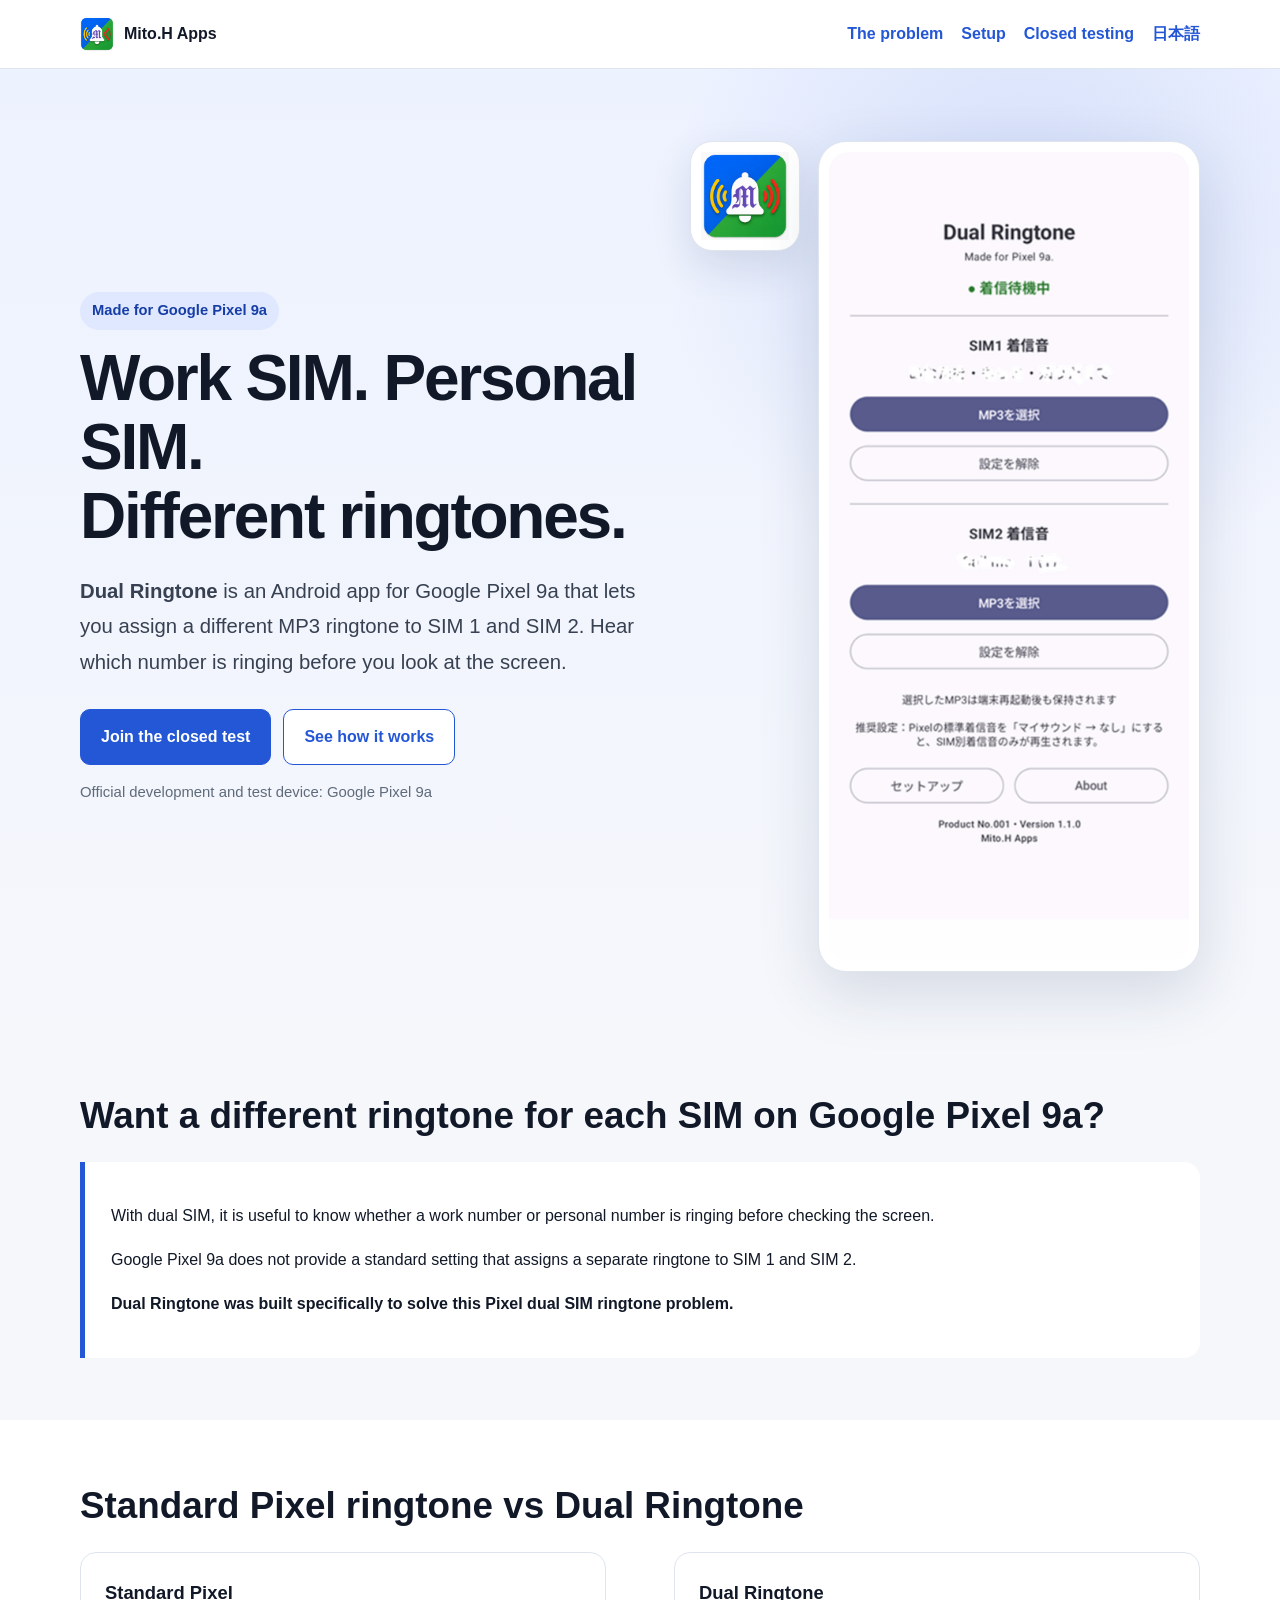
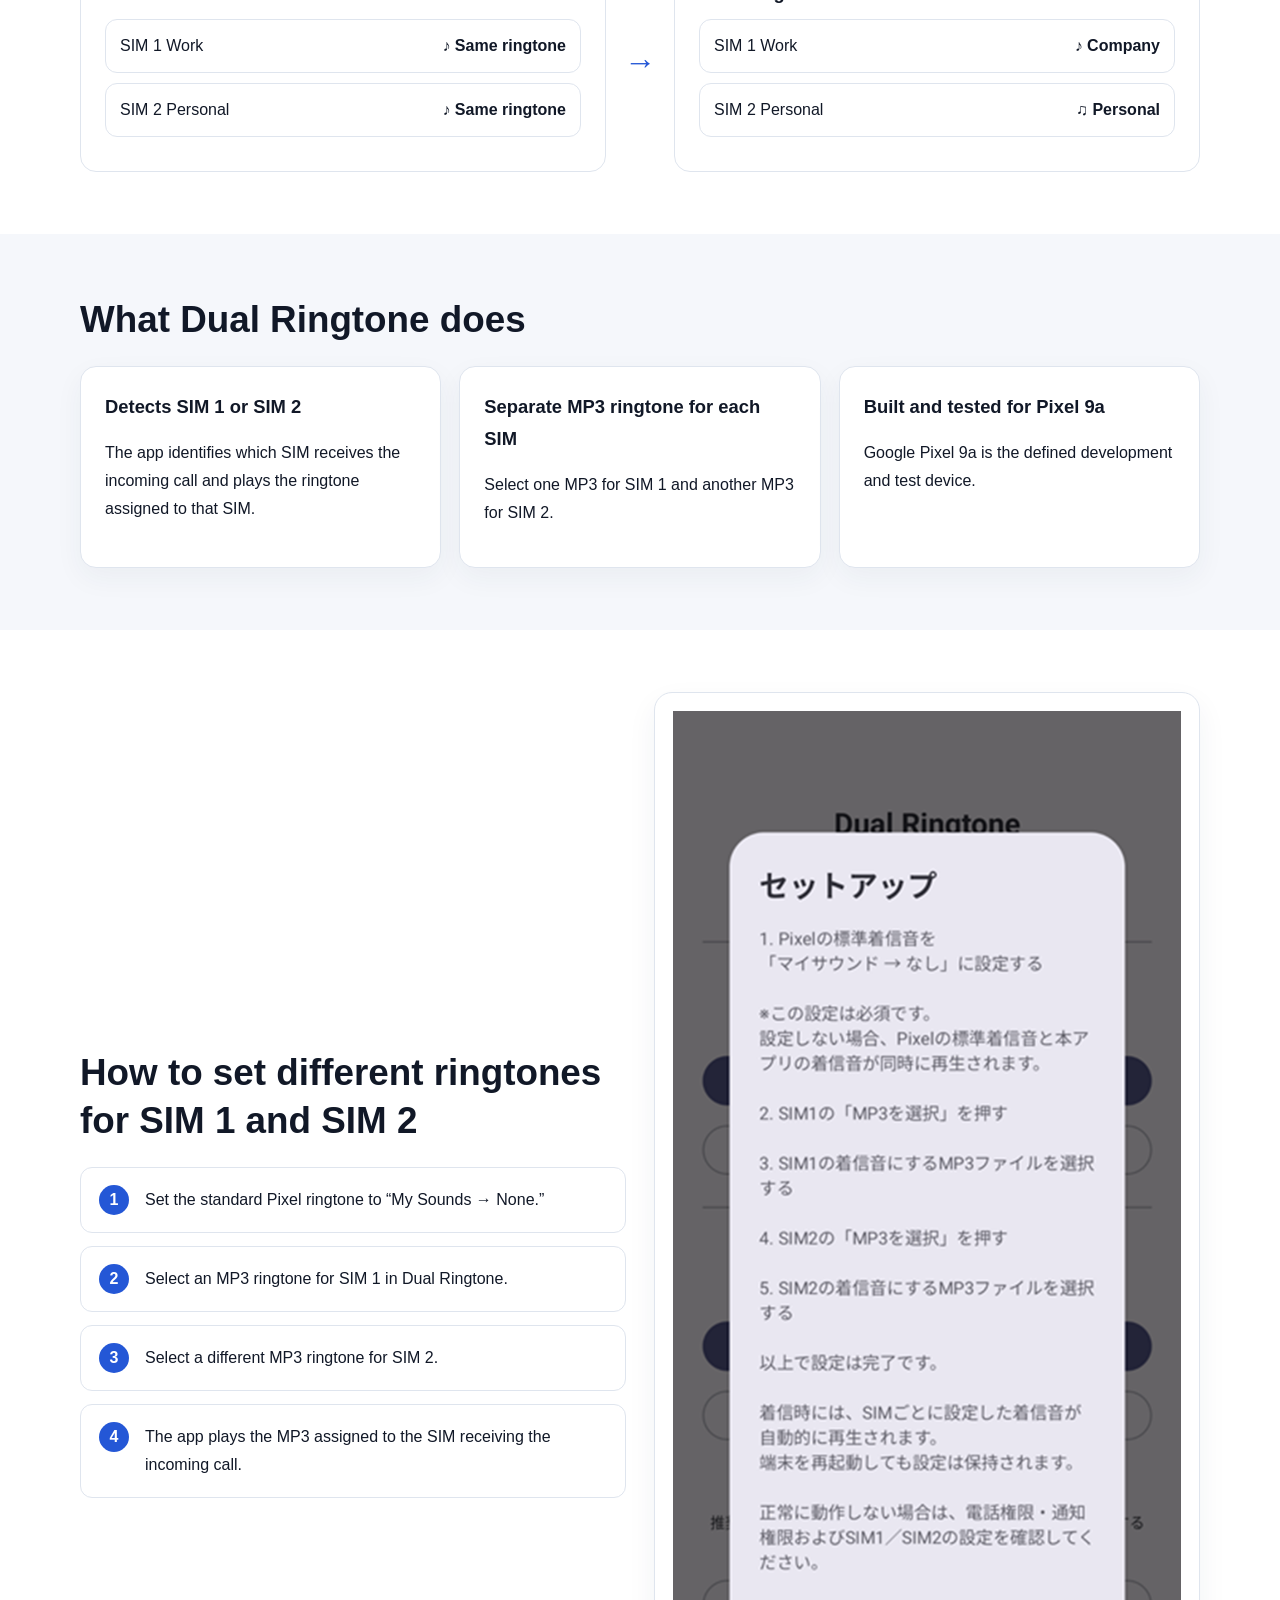
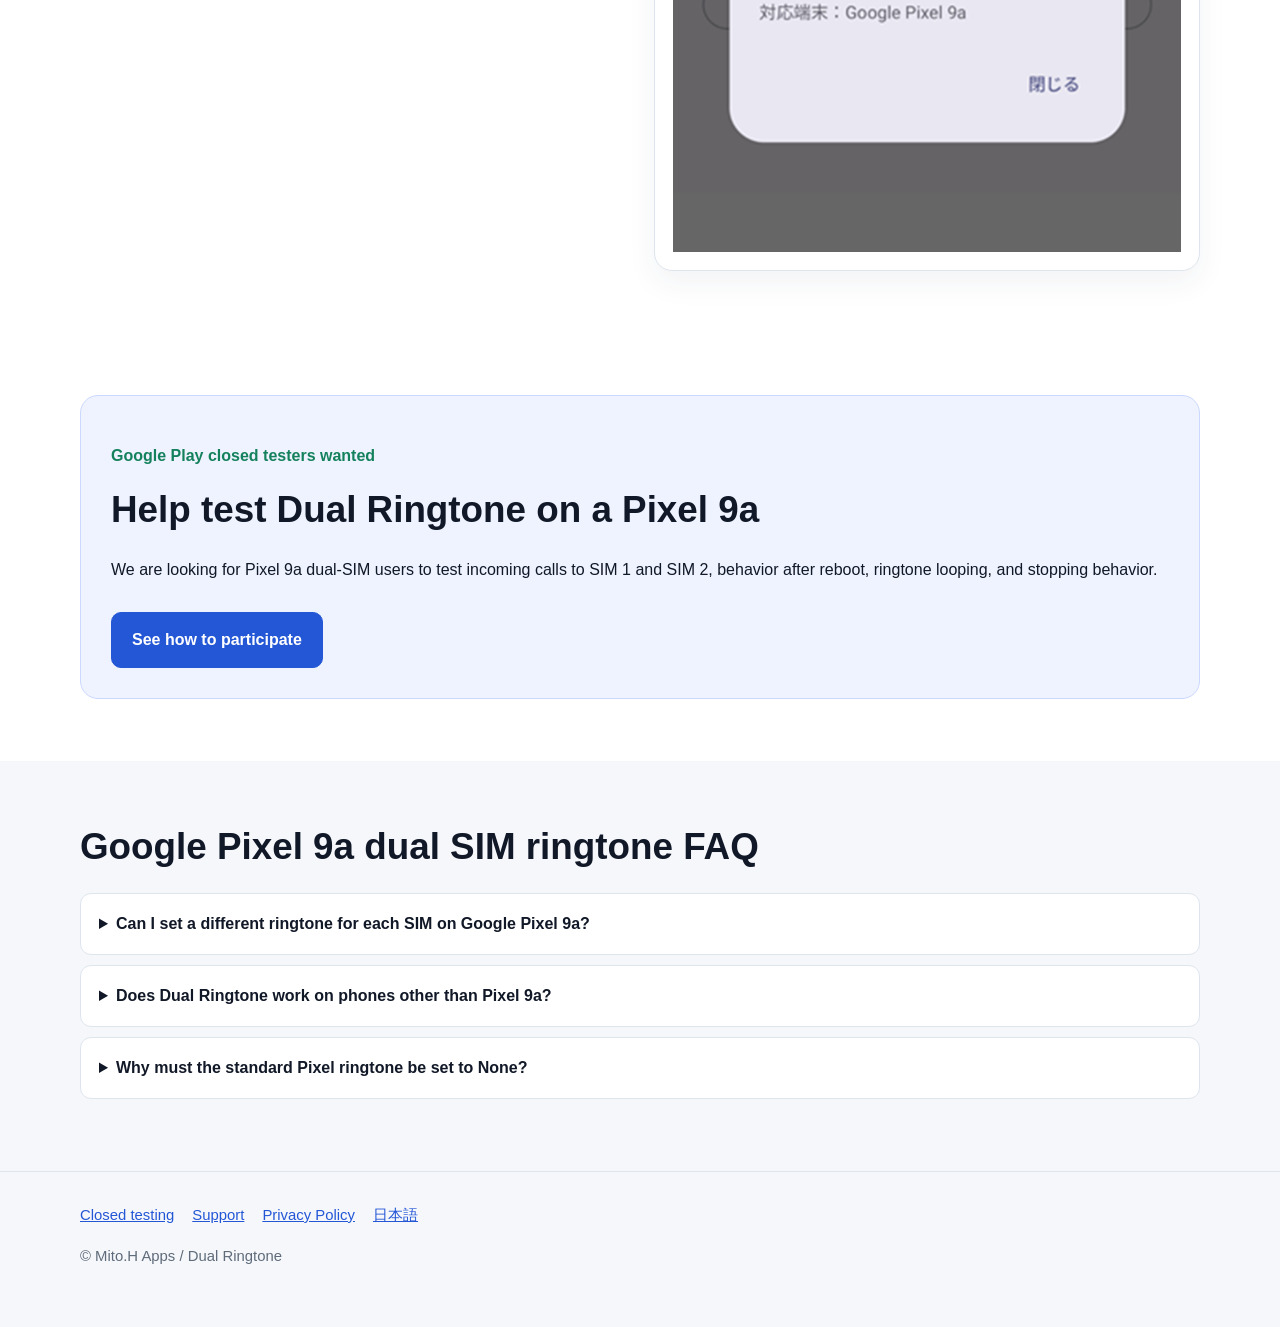
==== en/index.html @ 8f0da399 "Update English pages and closed tester recruitment" ====
<!doctype html>
<html lang="en">
<head>
<meta charset="utf-8">
<meta name="viewport" content="width=device-width,initial-scale=1">

<title>Google Pixel 9a Dual SIM Ringtone | Different Ringtones for Each SIM</title>

<meta name="description" content="Want different ringtones for SIM 1 and SIM 2 on Google Pixel 9a? Dual Ringtone detects the receiving SIM and plays a separate MP3 ringtone for each SIM. Closed testers wanted.">

<meta name="robots" content="index,follow,max-image-preview:large">

<link rel="canonical" href="https://mailmito0216-afk.github.io/mitohapps/en/">
<link rel="alternate" hreflang="ja" href="https://mailmito0216-afk.github.io/mitohapps/">
<link rel="alternate" hreflang="en" href="https://mailmito0216-afk.github.io/mitohapps/en/">
<link rel="alternate" hreflang="x-default" href="https://mailmito0216-afk.github.io/mitohapps/en/">

<link rel="stylesheet" href="../style.css">

<meta property="og:type" content="website">
<meta property="og:title" content="Different Ringtones for Each SIM on Google Pixel 9a">
<meta property="og:description" content="Set a separate MP3 ringtone for SIM 1 and SIM 2 on Google Pixel 9a. Closed testers wanted.">
<meta property="og:url" content="https://mailmito0216-afk.github.io/mitohapps/en/">
<meta property="og:image" content="https://mailmito0216-afk.github.io/mitohapps/assets/icon.png">

<script type="application/ld+json">
{
  "@context":"https://schema.org",
  "@graph":[
    {
      "@type":"SoftwareApplication",
      "name":"Dual Ringtone",
      "applicationCategory":"UtilitiesApplication",
      "operatingSystem":"Android",
      "description":"An Android app for Google Pixel 9a that detects which SIM receives an incoming call and plays a separate MP3 ringtone for SIM 1 or SIM 2.",
      "url":"https://mailmito0216-afk.github.io/mitohapps/en/",
      "author":{"@type":"Organization","name":"Mito.H Apps"}
    },
    {
      "@type":"FAQPage",
      "mainEntity":[
        {
          "@type":"Question",
          "name":"Can I set a different ringtone for each SIM on Google Pixel 9a?",
          "acceptedAnswer":{"@type":"Answer","text":"Yes. Dual Ringtone lets you select a different MP3 ringtone for SIM 1 and SIM 2 on Google Pixel 9a."}
        },
        {
          "@type":"Question",
          "name":"Does Dual Ringtone work on phones other than Pixel 9a?",
          "acceptedAnswer":{"@type":"Answer","text":"Google Pixel 9a is currently the officially supported and tested device."}
        },
        {
          "@type":"Question",
          "name":"Why must the standard Pixel ringtone be set to None?",
          "acceptedAnswer":{"@type":"Answer","text":"This prevents the standard Pixel ringtone and the Dual Ringtone MP3 from playing at the same time."}
        }
      ]
    }
  ]
}
</script>
</head>

<body>

<header class="header">
<div class="wrap header-inner">
<a class="brand" href="./"><img src="../assets/icon.png" alt="Dual Ringtone icon">Mito.H Apps</a>
<nav class="nav">
<a href="#problem">The problem</a>
<a href="#how">Setup</a>
<a href="tester.html">Closed testing</a>
<a class="lang" href="../" lang="ja">日本語</a>
</nav>
</div>
</header>

<main>

<section class="hero">
<div class="wrap hero-grid">

<div>
<p class="kicker">Made for Google Pixel 9a</p>

<h1>Work SIM. Personal SIM.<br>Different ringtones.</h1>

<p class="lead">
<strong>Dual Ringtone</strong> is an Android app for Google Pixel 9a that lets you assign a different MP3 ringtone to SIM 1 and SIM 2.
Hear which number is ringing before you look at the screen.
</p>

<div class="actions">
<a class="btn primary" href="tester.html">Join the closed test</a>
<a class="btn secondary" href="#problem">See how it works</a>
</div>

<p class="small">Official development and test device: Google Pixel 9a</p>
</div>

<div class="hero-media">
<div class="icon-card"><img src="../assets/icon.png" alt="Dual Ringtone app icon"></div>
<div class="phone-shot">
<img src="../assets/app-main-ja.png" alt="Dual Ringtone main screen showing separate ringtone settings for SIM 1 and SIM 2 on Google Pixel 9a">
</div>
</div>

</div>
</section>


<section class="section" id="problem">
<div class="wrap">

<h2>Want a different ringtone for each SIM on Google Pixel 9a?</h2>

<div class="problem">
<p>
With dual SIM, it is useful to know whether a work number or personal number is ringing before checking the screen.
</p>

<p>
Google Pixel 9a does not provide a standard setting that assigns a separate ringtone to SIM 1 and SIM 2.
</p>

<p>
<strong>Dual Ringtone was built specifically to solve this Pixel dual SIM ringtone problem.</strong>
</p>
</div>

</div>
</section>


<section class="section white">
<div class="wrap">

<h2>Standard Pixel ringtone vs Dual Ringtone</h2>

<div class="compare">

<div class="compare-box">
<h3>Standard Pixel</h3>
<div class="sim-pill"><span>SIM 1 Work</span><strong>♪ Same ringtone</strong></div>
<div class="sim-pill"><span>SIM 2 Personal</span><strong>♪ Same ringtone</strong></div>
</div>

<div class="arrow">→</div>

<div class="compare-box">
<h3>Dual Ringtone</h3>
<div class="sim-pill"><span>SIM 1 Work</span><strong>♪ Company</strong></div>
<div class="sim-pill"><span>SIM 2 Personal</span><strong>♫ Personal</strong></div>
</div>

</div>

</div>
</section>


<section class="section">
<div class="wrap">

<h2>What Dual Ringtone does</h2>

<div class="grid3">

<div class="card">
<h3>Detects SIM 1 or SIM 2</h3>
<p>The app identifies which SIM receives the incoming call and plays the ringtone assigned to that SIM.</p>
</div>

<div class="card">
<h3>Separate MP3 ringtone for each SIM</h3>
<p>Select one MP3 for SIM 1 and another MP3 for SIM 2.</p>
</div>

<div class="card">
<h3>Built and tested for Pixel 9a</h3>
<p>Google Pixel 9a is the defined development and test device.</p>
</div>

</div>

</div>
</section>


<section class="section white" id="how">
<div class="wrap media-grid">

<div>
<h2>How to set different ringtones for SIM 1 and SIM 2</h2>

<ol class="steps">
<li>Set the standard Pixel ringtone to “My Sounds → None.”</li>
<li>Select an MP3 ringtone for SIM 1 in Dual Ringtone.</li>
<li>Select a different MP3 ringtone for SIM 2.</li>
<li>The app plays the MP3 assigned to the SIM receiving the incoming call.</li>
</ol>
</div>

<div class="media-card">
<img src="../assets/setup-ja.png" alt="Dual Ringtone setup screen for separate SIM 1 and SIM 2 ringtones on Google Pixel 9a">
</div>

</div>
</section>


<section class="section white">
<div class="wrap callout">

<p class="good">Google Play closed testers wanted</p>

<h2>Help test Dual Ringtone on a Pixel 9a</h2>

<p>
We are looking for Pixel 9a dual-SIM users to test incoming calls to SIM 1 and SIM 2,
behavior after reboot, ringtone looping, and stopping behavior.
</p>

<div class="actions">
<a class="btn primary" href="tester.html">See how to participate</a>
</div>

</div>
</section>


<section class="section faq">
<div class="wrap">

<h2>Google Pixel 9a dual SIM ringtone FAQ</h2>

<details>
<summary>Can I set a different ringtone for each SIM on Google Pixel 9a?</summary>
<p>Yes. Dual Ringtone lets you select a different MP3 ringtone for SIM 1 and SIM 2.</p>
</details>

<details>
<summary>Does Dual Ringtone work on phones other than Pixel 9a?</summary>
<p>Google Pixel 9a is currently the officially supported and tested device.</p>
</details>

<details>
<summary>Why must the standard Pixel ringtone be set to None?</summary>
<p>This prevents the standard Pixel ringtone and the Dual Ringtone MP3 from playing at the same time.</p>
</details>

</div>
</section>

</main>

<footer class="footer">
<div class="wrap">
<div class="footer-links">
<a href="tester.html">Closed testing</a>
<a href="../support.html">Support</a>
<a href="../privacy.html">Privacy Policy</a>
<a href="../" lang="ja">日本語</a>
</div>
<p>© Mito.H Apps / Dual Ringtone</p>
</div>
</footer>

</body>
</html>
---- style.css ----
:root{
  --bg:#f5f7fb;--surface:#fff;--ink:#111827;--muted:#5f6b7a;--line:#dfe5ee;
  --blue:#2457d6;--blue2:#173ea6;--soft:#eef3ff;--green:#14815c;--max:1120px
}
*{box-sizing:border-box}html{scroll-behavior:smooth}
body{margin:0;font-family:-apple-system,BlinkMacSystemFont,"Segoe UI","Noto Sans JP","Yu Gothic",Arial,sans-serif;color:var(--ink);background:var(--bg);line-height:1.75}
a{color:var(--blue)}img{max-width:100%;height:auto;display:block}
.wrap{width:min(calc(100% - 34px),var(--max));margin:auto}
.header{position:sticky;top:0;z-index:20;background:rgba(255,255,255,.95);border-bottom:1px solid var(--line);backdrop-filter:blur(10px)}
.header-inner{min-height:68px;display:flex;align-items:center;justify-content:space-between;gap:18px}
.brand{display:flex;align-items:center;gap:10px;font-weight:900;text-decoration:none;color:var(--ink)}
.brand img{width:34px;height:34px;border-radius:8px}
.nav{display:flex;gap:18px;align-items:center;flex-wrap:wrap}.nav a{text-decoration:none;font-weight:750}
.hero{padding:72px 0 58px;background:radial-gradient(circle at 80% 18%,rgba(36,87,214,.14),transparent 28%),linear-gradient(180deg,#edf2ff 0%,var(--bg) 100%)}
.hero-grid{display:grid;grid-template-columns:1.05fr .95fr;gap:46px;align-items:center}
.kicker{display:inline-block;margin:0 0 14px;padding:6px 12px;border-radius:999px;background:#dfe8ff;color:var(--blue2);font-weight:850;font-size:.92rem}
h1{font-size:clamp(2.3rem,5vw,4rem);line-height:1.08;letter-spacing:-.035em;margin:0 0 .35em}
h2{font-size:clamp(1.55rem,3vw,2.3rem);line-height:1.3;margin:0 0 .6em}
h3{font-size:1.15rem;margin:0 0 .35em}.lead{font-size:clamp(1.05rem,2vw,1.27rem);color:#374151;max-width:760px}
.actions{display:flex;gap:12px;flex-wrap:wrap;margin-top:28px}.btn{display:inline-block;padding:13px 20px;border-radius:10px;border:1px solid var(--blue);text-decoration:none;font-weight:850}
.btn.primary{background:var(--blue);color:#fff}.btn.secondary{background:#fff;color:var(--blue)}.small{font-size:.93rem;color:var(--muted)}
.hero-media{display:grid;grid-template-columns:110px 1fr;gap:18px;align-items:start}
.icon-card{background:#fff;border:1px solid var(--line);border-radius:22px;padding:10px;box-shadow:0 16px 40px rgba(35,52,87,.12)}
.phone-shot{background:#fff;border:1px solid var(--line);border-radius:28px;padding:10px;box-shadow:0 22px 60px rgba(35,52,87,.15)}
.phone-shot img{border-radius:20px}
.section{padding:62px 0}.section.white{background:#fff}
.grid3{display:grid;grid-template-columns:repeat(3,1fr);gap:18px}
.card{background:#fff;border:1px solid var(--line);border-radius:16px;padding:24px;box-shadow:0 10px 28px rgba(35,52,87,.05)}
.problem{background:#fff;border-left:5px solid var(--blue);border-radius:0 16px 16px 0;padding:24px 26px}
.compare{display:grid;grid-template-columns:1fr auto 1fr;gap:18px;align-items:center}.compare-box{background:#fff;border:1px solid var(--line);border-radius:16px;padding:24px}.arrow{font-size:2rem;font-weight:900;color:var(--blue)}
.sim-pill{display:flex;justify-content:space-between;gap:12px;border:1px solid var(--line);border-radius:12px;padding:12px 14px;margin:10px 0}
.steps{padding:0;counter-reset:s;display:grid;gap:13px}.steps li{list-style:none;counter-increment:s;position:relative;background:#fff;border:1px solid var(--line);border-radius:12px;padding:18px 18px 18px 64px}
.steps li:before{content:counter(s);position:absolute;left:18px;top:17px;width:30px;height:30px;border-radius:50%;display:grid;place-items:center;background:var(--blue);color:#fff;font-weight:900}
.media-grid{display:grid;grid-template-columns:1fr 1fr;gap:28px;align-items:center}
.media-card{background:#fff;border:1px solid var(--line);border-radius:18px;padding:18px;box-shadow:0 12px 30px rgba(35,52,87,.06)}
.callout{background:var(--soft);border:1px solid #cbd8ff;border-radius:18px;padding:30px}.good{color:var(--green);font-weight:900}
.faq details{background:#fff;border:1px solid var(--line);border-radius:11px;padding:16px 18px;margin:10px 0}.faq summary{cursor:pointer;font-weight:820}
.footer{border-top:1px solid var(--line);padding:30px 0 44px;color:var(--muted);font-size:.93rem}.footer-links{display:flex;gap:18px;flex-wrap:wrap}
.placeholder{font-family:ui-monospace,SFMono-Regular,Consolas,monospace;background:#fff4c8;border:1px solid #eed681;padding:2px 6px;border-radius:5px}
@media(max-width:880px){
  .hero-grid,.grid3,.compare,.media-grid{grid-template-columns:1fr}
  .hero-media{grid-template-columns:90px 1fr}.arrow{transform:rotate(90deg);text-align:center}
  .nav a:not(.lang){display:none}
}
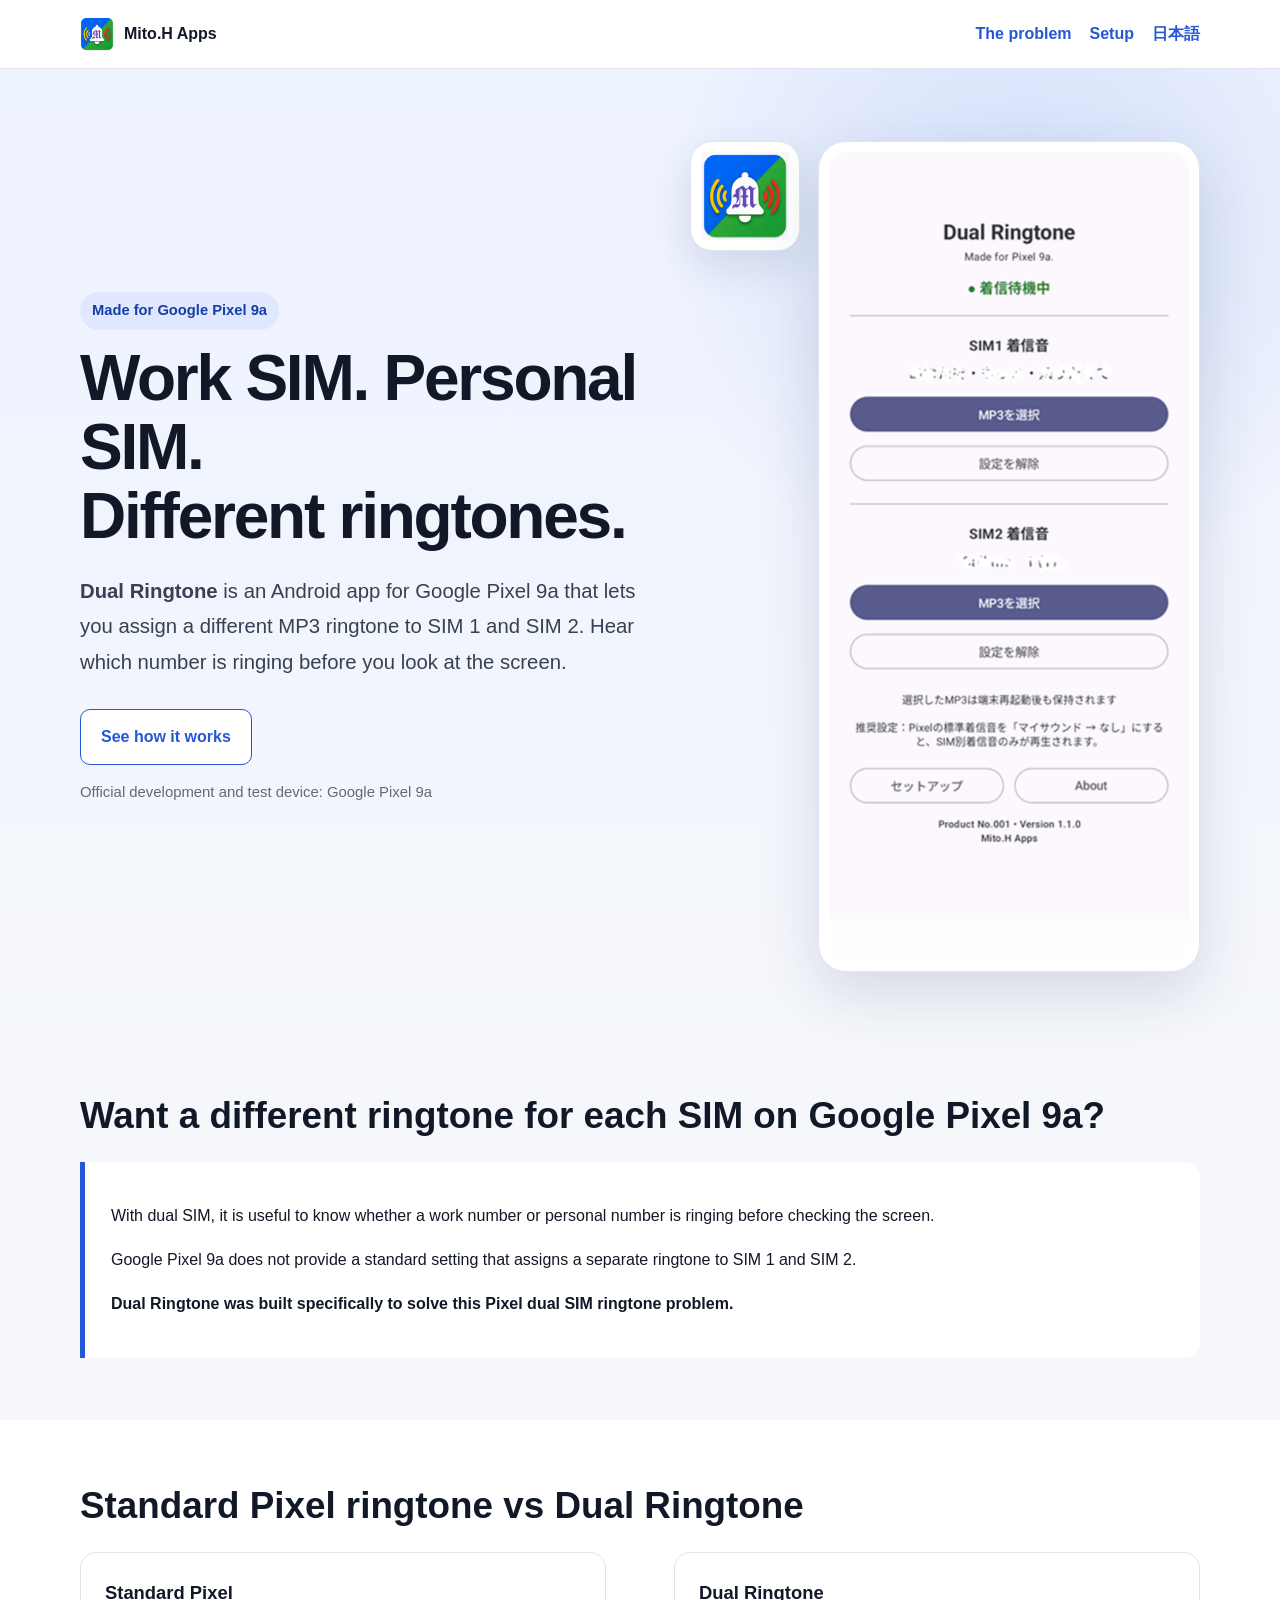
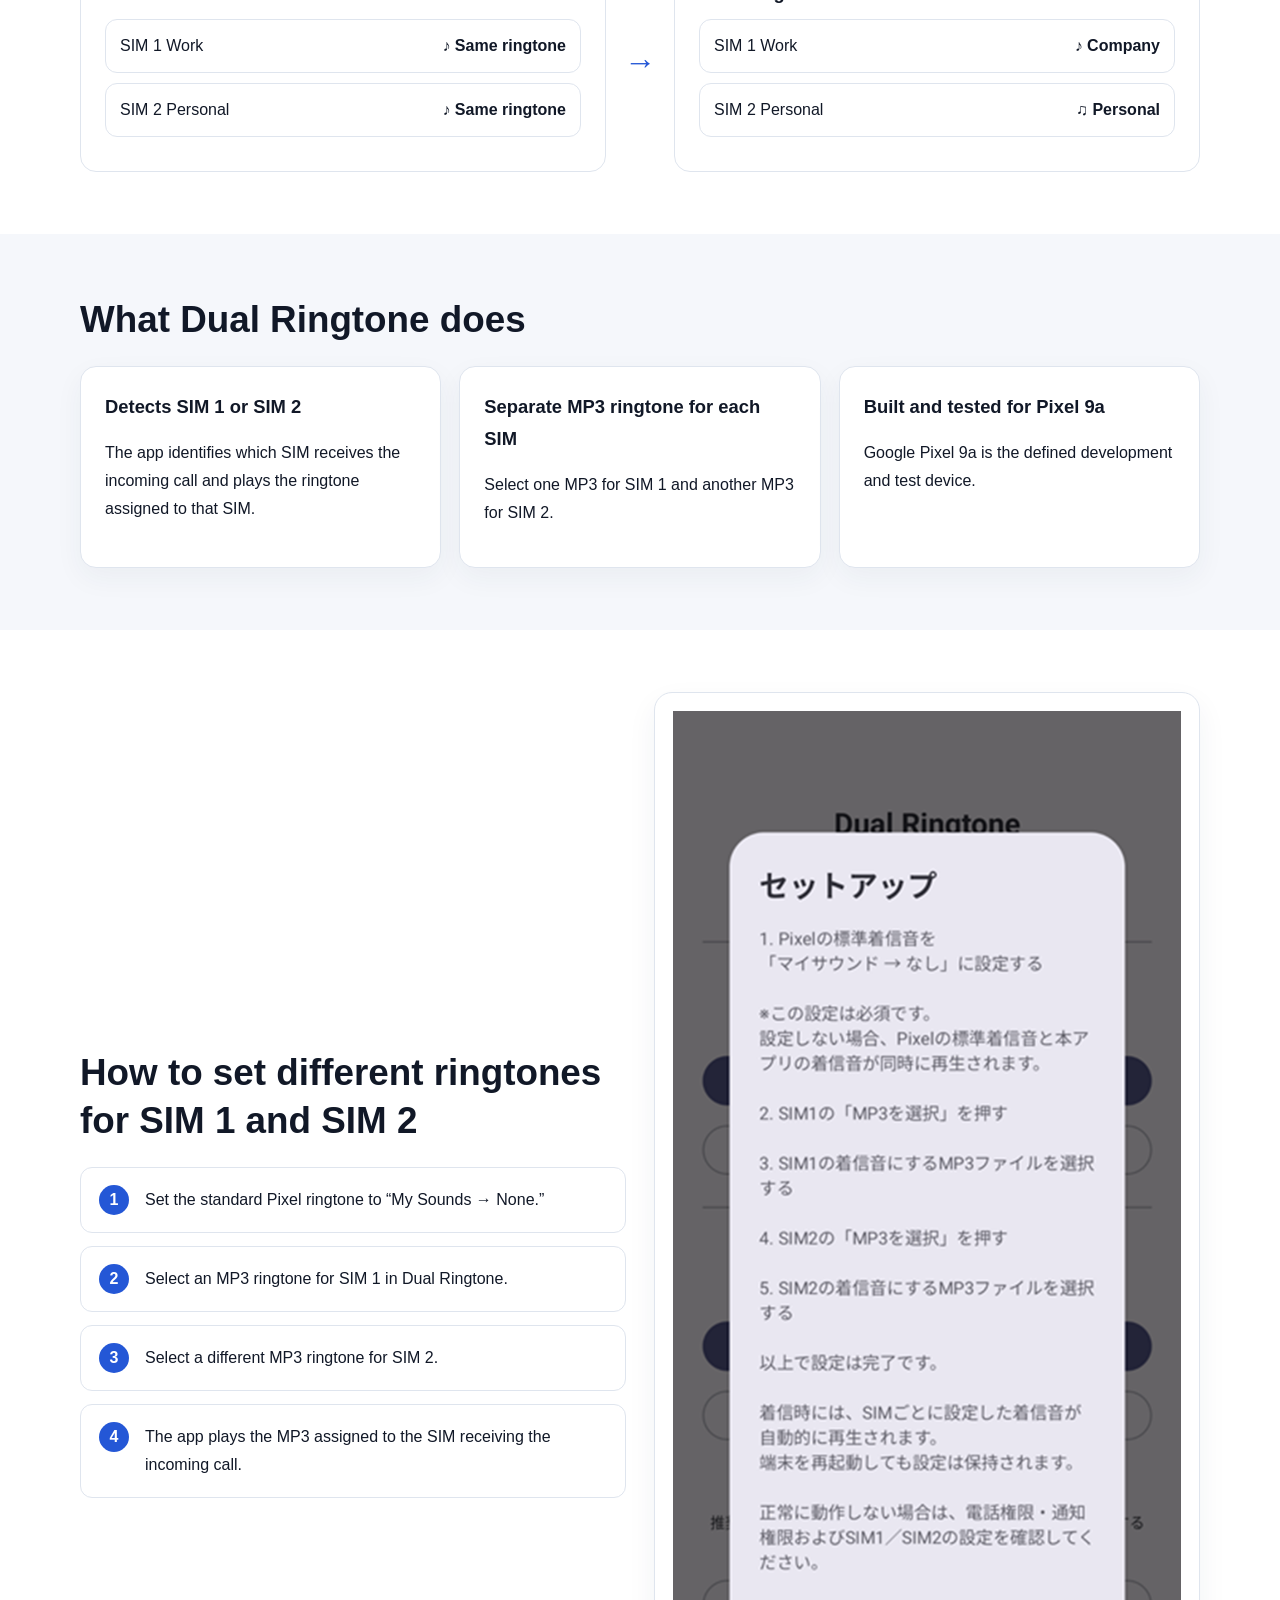
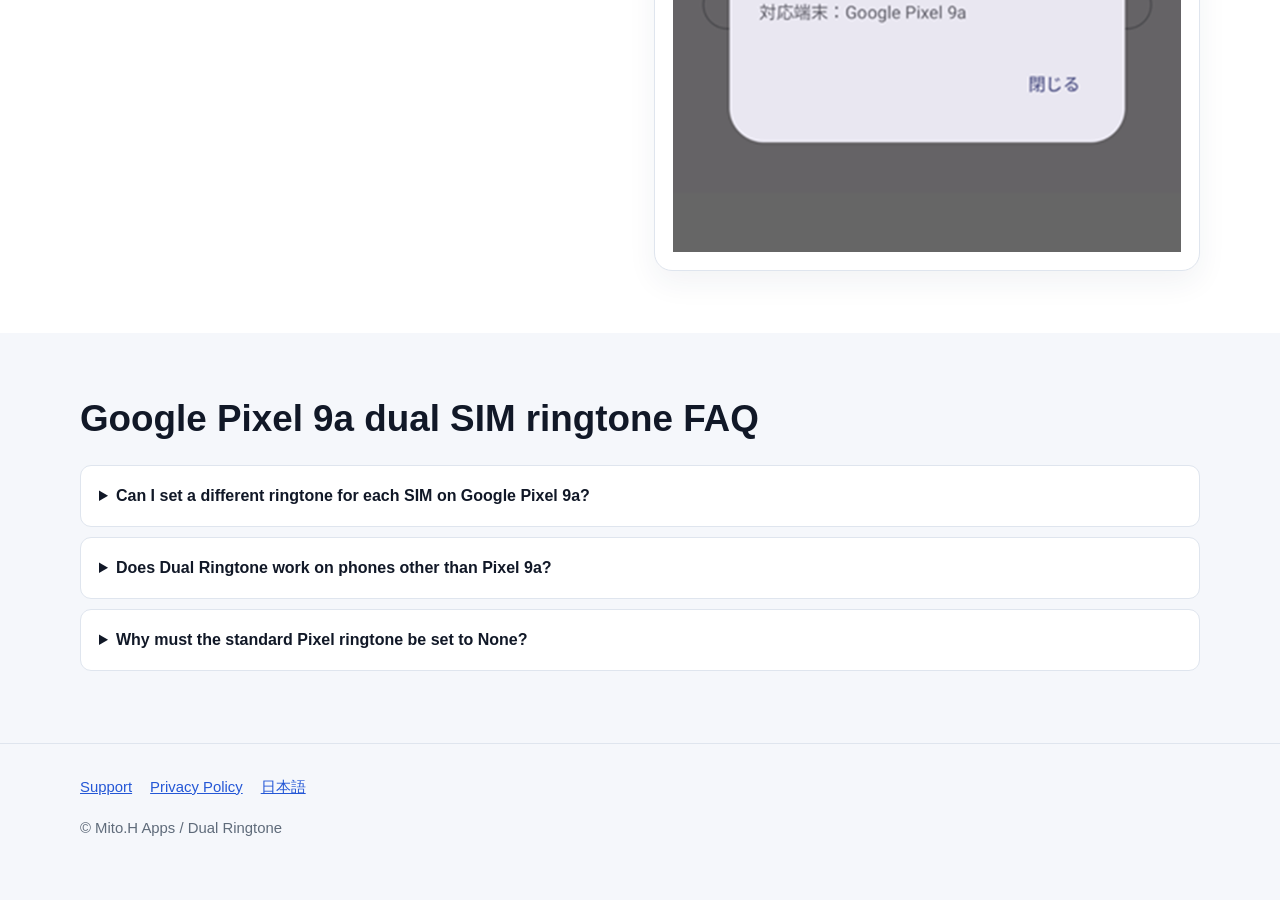
==== commit cd08f77c: "Remove closed tester recruitment from English page" ====
--- a/en/index.html
+++ b/en/index.html
@@ -1,12 +1,21 @@
 <!doctype html>
 <html lang="en">
 <head>
+  <!-- Google tag (gtag.js) -->
+<script async src="https://www.googletagmanager.com/gtag/js?id=G-08TRGKSP1V"></script>
+<script>
+  window.dataLayer = window.dataLayer || [];
+  function gtag(){dataLayer.push(arguments);}
+  gtag('js', new Date());
+
+  gtag('config', 'G-08TRGKSP1V');
+</script>
 <meta charset="utf-8">
 <meta name="viewport" content="width=device-width,initial-scale=1">
 
 <title>Google Pixel 9a Dual SIM Ringtone | Different Ringtones for Each SIM</title>
 
-<meta name="description" content="Want different ringtones for SIM 1 and SIM 2 on Google Pixel 9a? Dual Ringtone detects the receiving SIM and plays a separate MP3 ringtone for each SIM. Closed testers wanted.">
+<meta name="description" content="Want different ringtones for SIM 1 and SIM 2 on Google Pixel 9a? Dual Ringtone detects the receiving SIM and plays a separate MP3 ringtone for each SIM.">
 
 <meta name="robots" content="index,follow,max-image-preview:large">
 
@@ -19,7 +28,7 @@
 
 <meta property="og:type" content="website">
 <meta property="og:title" content="Different Ringtones for Each SIM on Google Pixel 9a">
-<meta property="og:description" content="Set a separate MP3 ringtone for SIM 1 and SIM 2 on Google Pixel 9a. Closed testers wanted.">
+<meta property="og:description" content="Set a separate MP3 ringtone for SIM 1 and SIM 2 on Google Pixel 9a with Dual Ringtone.">
 <meta property="og:url" content="https://mailmito0216-afk.github.io/mitohapps/en/">
 <meta property="og:image" content="https://mailmito0216-afk.github.io/mitohapps/assets/icon.png">
 
@@ -69,7 +78,6 @@
 <nav class="nav">
 <a href="#problem">The problem</a>
 <a href="#how">Setup</a>
-<a href="tester.html">Closed testing</a>
 <a class="lang" href="../" lang="ja">日本語</a>
 </nav>
 </div>
@@ -91,7 +99,6 @@
 </p>
 
 <div class="actions">
-<a class="btn primary" href="tester.html">Join the closed test</a>
 <a class="btn secondary" href="#problem">See how it works</a>
 </div>
 
@@ -208,27 +215,6 @@
 </div>
 </section>
 
-
-<section class="section white">
-<div class="wrap callout">
-
-<p class="good">Google Play closed testers wanted</p>
-
-<h2>Help test Dual Ringtone on a Pixel 9a</h2>
-
-<p>
-We are looking for Pixel 9a dual-SIM users to test incoming calls to SIM 1 and SIM 2,
-behavior after reboot, ringtone looping, and stopping behavior.
-</p>
-
-<div class="actions">
-<a class="btn primary" href="tester.html">See how to participate</a>
-</div>
-
-</div>
-</section>
-
-
 <section class="section faq">
 <div class="wrap">
 
@@ -257,7 +243,6 @@
 <footer class="footer">
 <div class="wrap">
 <div class="footer-links">
-<a href="tester.html">Closed testing</a>
 <a href="../support.html">Support</a>
 <a href="../privacy.html">Privacy Policy</a>
 <a href="../" lang="ja">日本語</a>
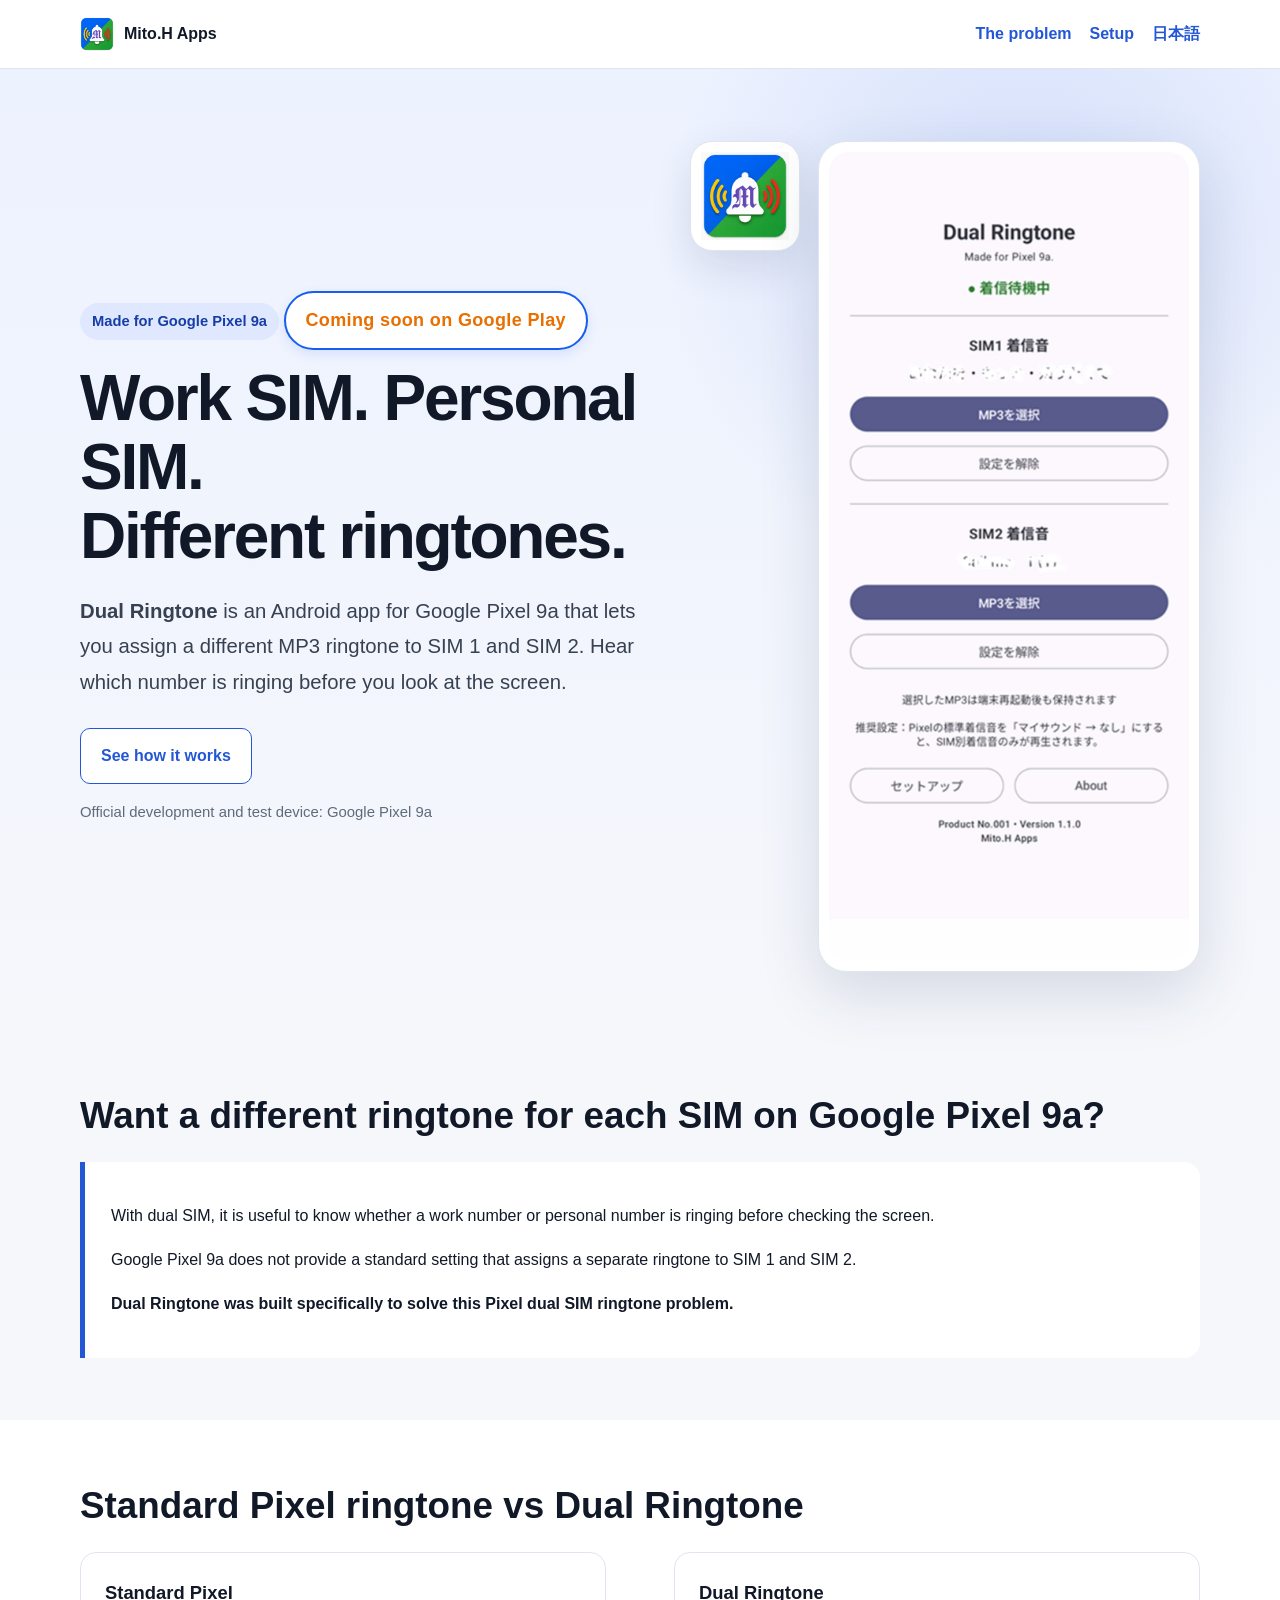
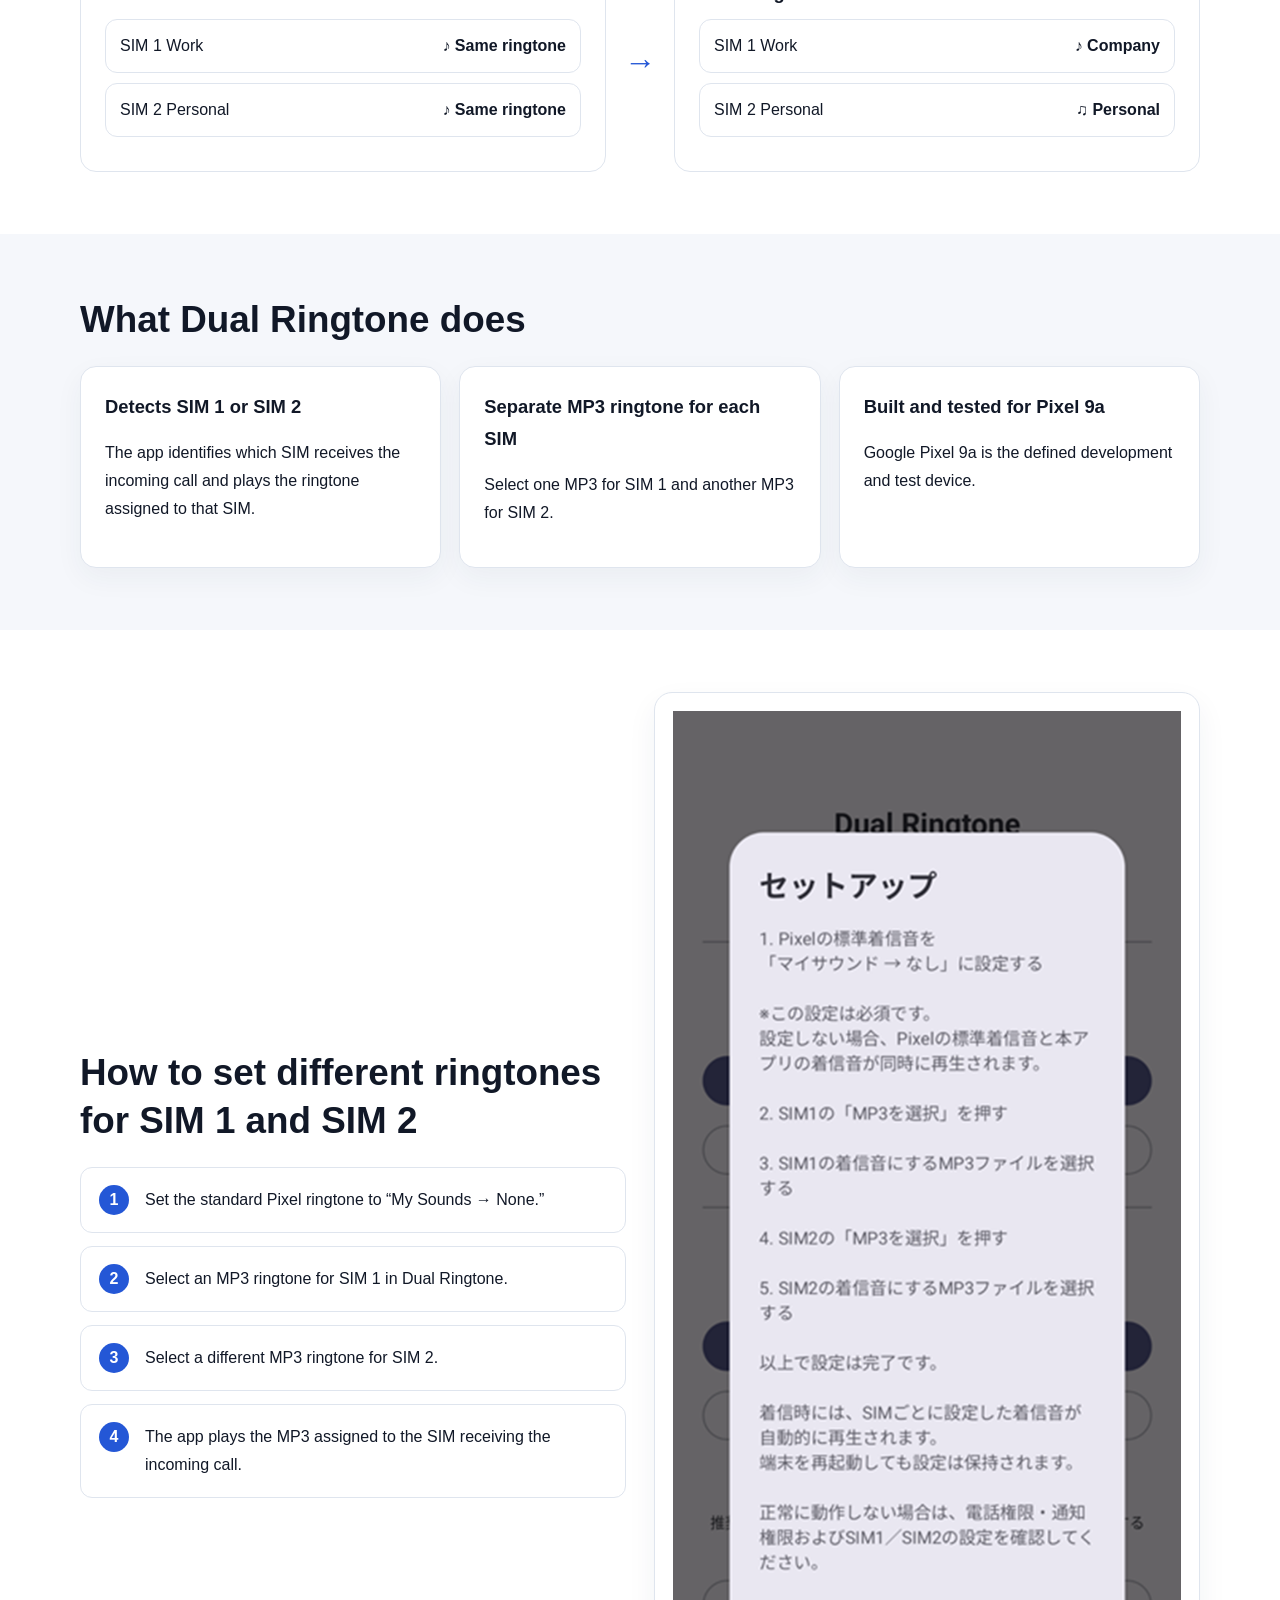
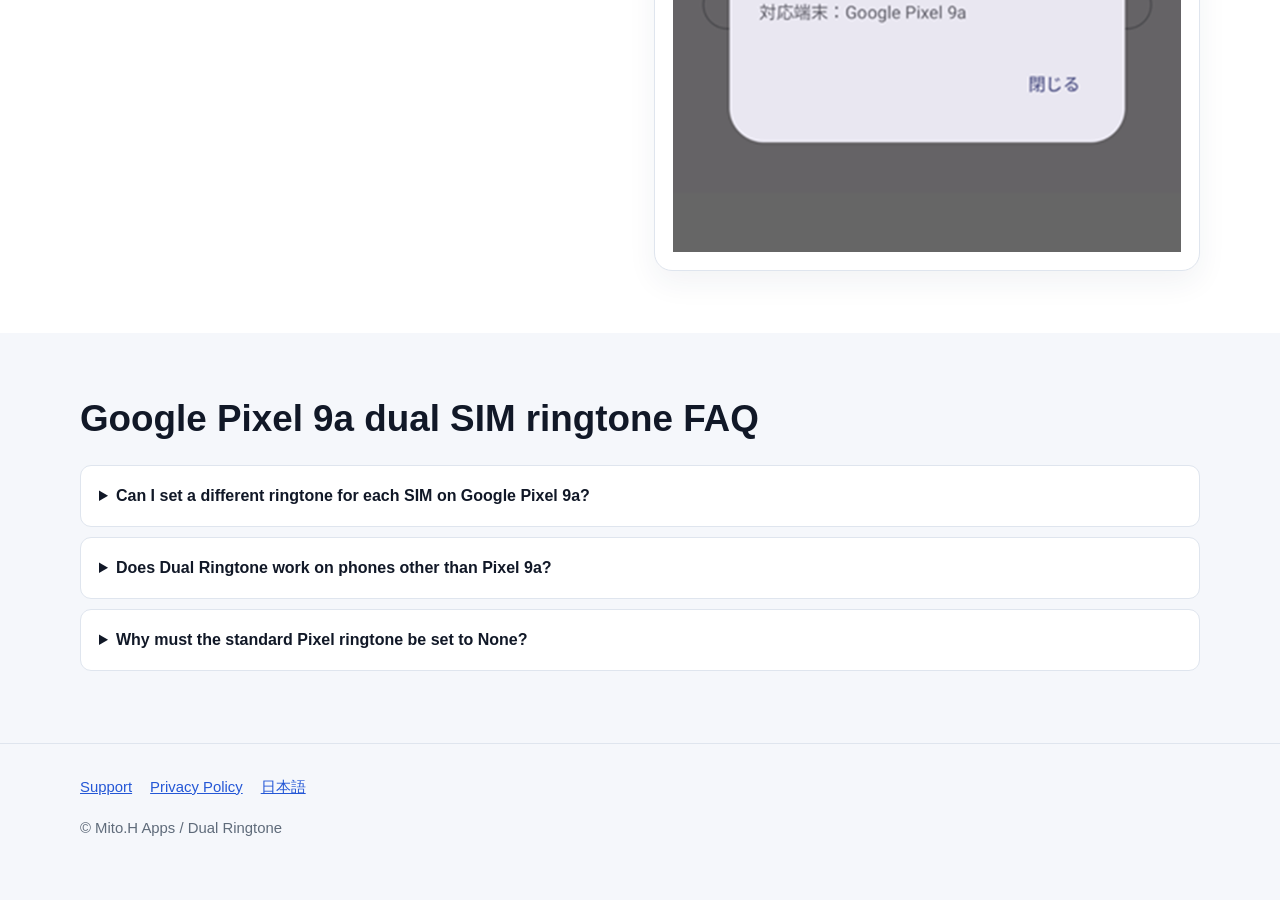
==== commit 9b336b5a: "Update index.html" ====
--- a/en/index.html
+++ b/en/index.html
@@ -90,6 +90,7 @@
 
 <div>
 <p class="kicker">Made for Google Pixel 9a</p>
+<p class="coming-soon">Coming soon on Google Play</p>
 
 <h1>Work SIM. Personal SIM.<br>Different ringtones.</h1>
 
--- a/style.css
+++ b/style.css
@@ -42,4 +42,17 @@
   .hero-grid,.grid3,.compare,.media-grid{grid-template-columns:1fr}
   .hero-media{grid-template-columns:90px 1fr}.arrow{transform:rotate(90deg);text-align:center}
   .nav a:not(.lang){display:none}
+  }
+.coming-soon {
+  display: inline-block;
+  margin: 18px 0 14px;
+  padding: 12px 20px;
+  background: #ffffff;
+  border: 2px solid #155eef;
+  border-radius: 999px;
+  color: #e86f00;
+  font-size: 18px;
+  font-weight: 800;
+  letter-spacing: 0.02em;
+  box-shadow: 0 4px 12px rgba(21, 94, 239, 0.12);
 }
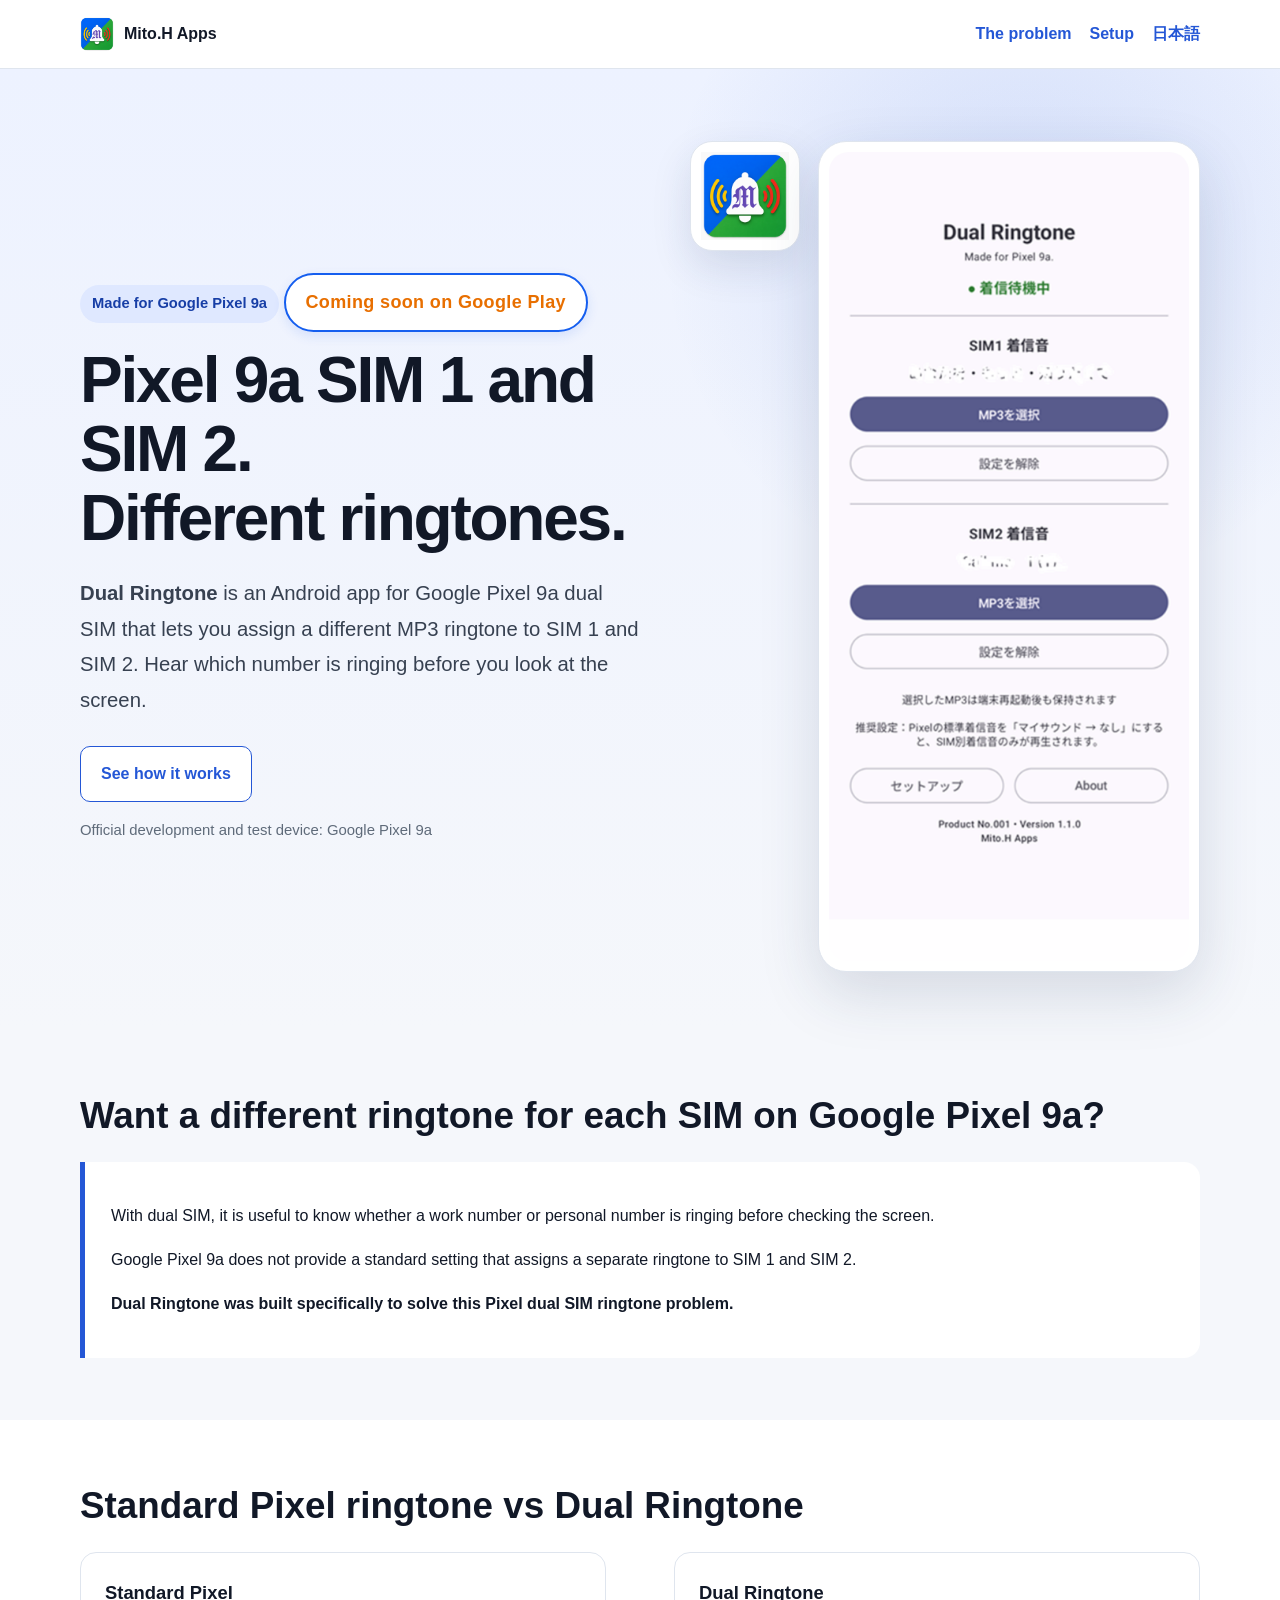
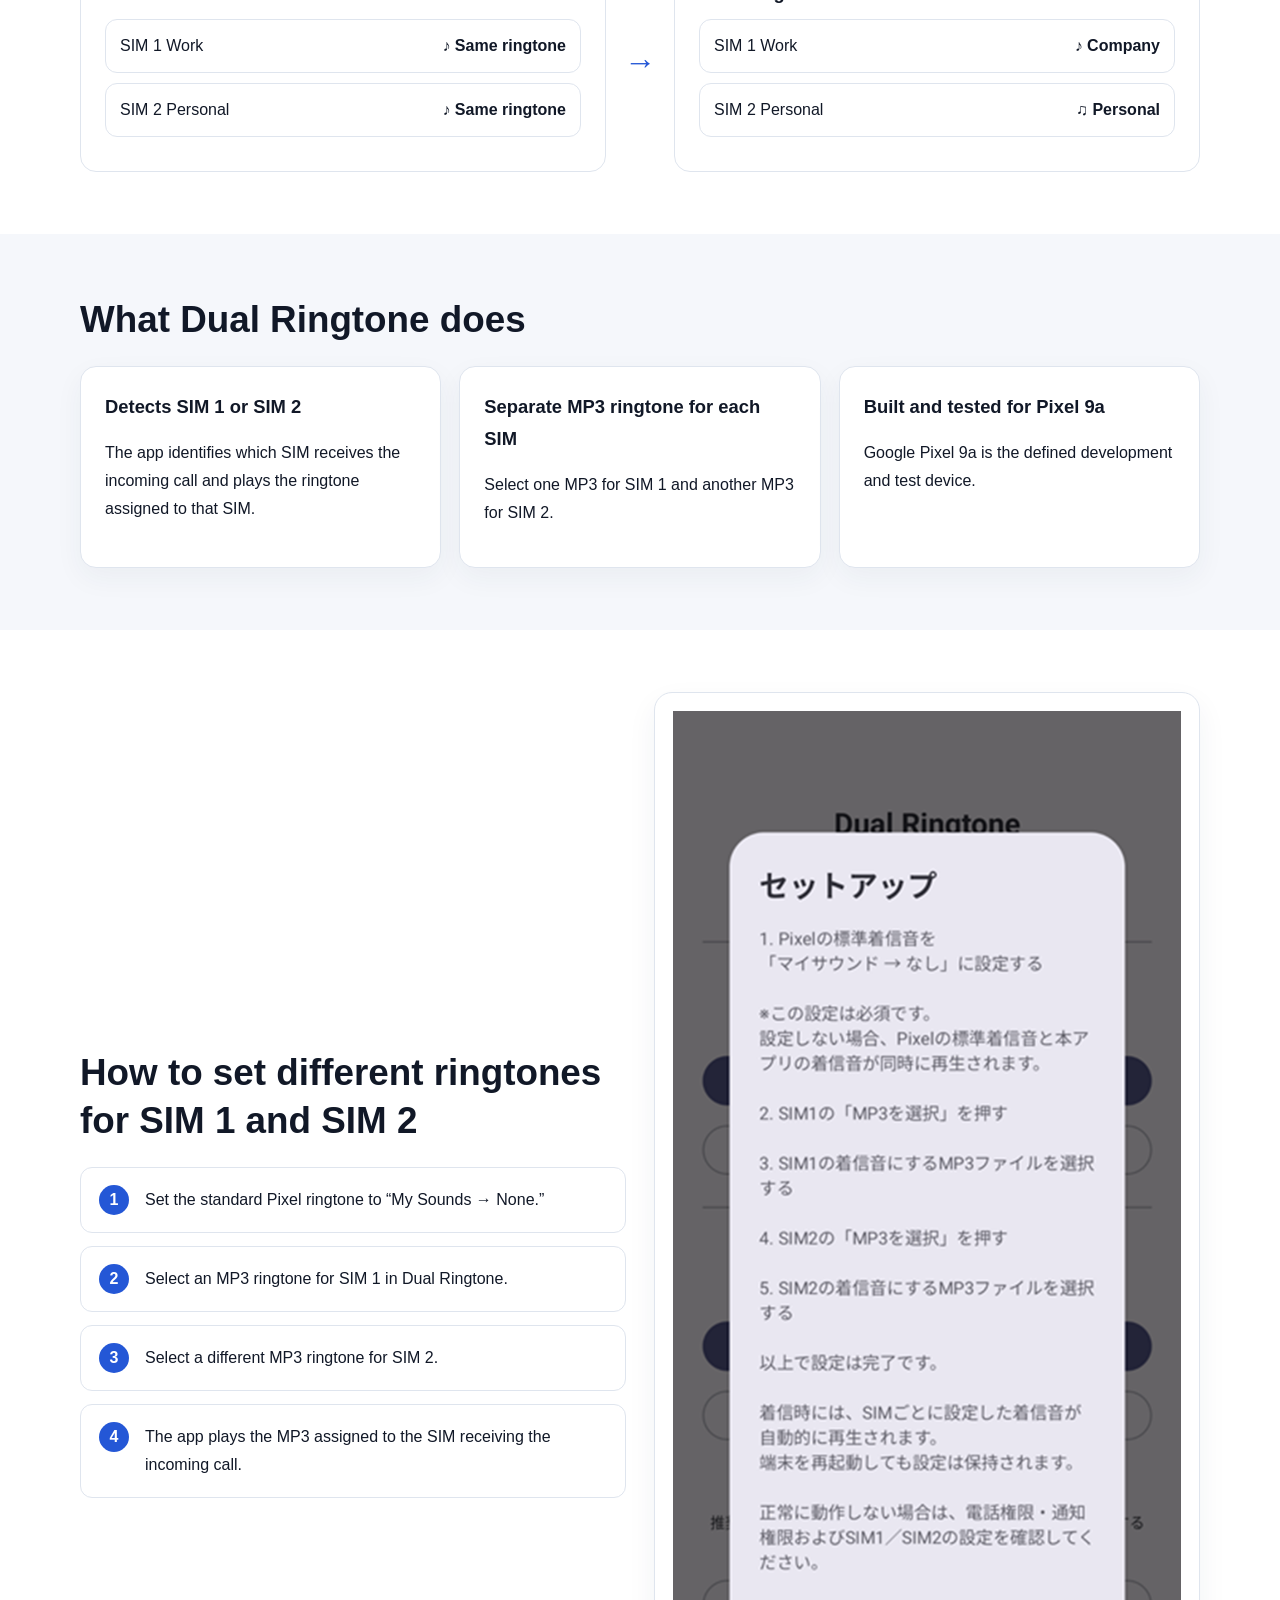
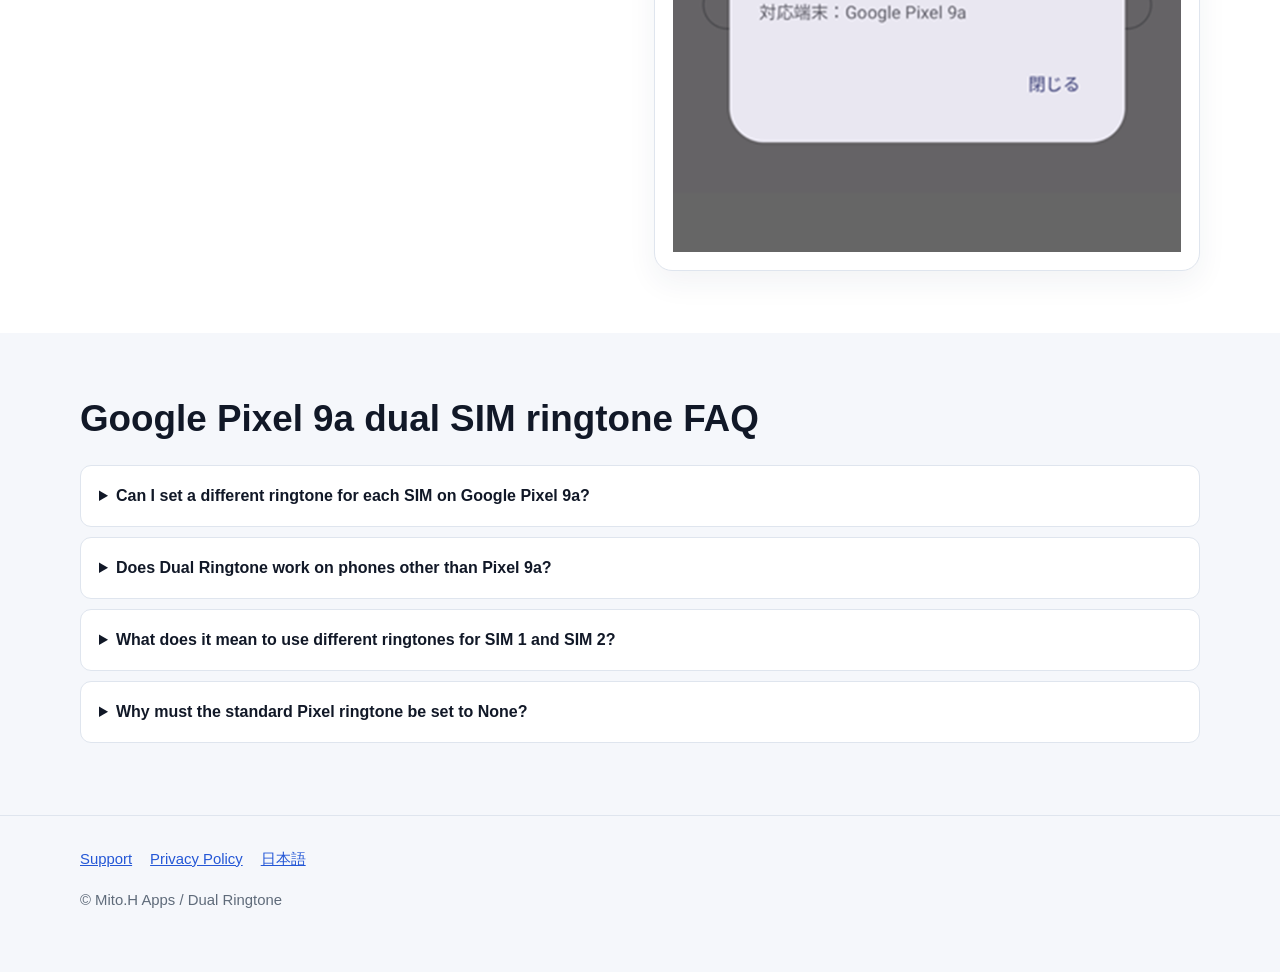
==== commit 1712d365: "Improve English SEO for Pixel dual SIM ringtone searches" ====
--- a/en/index.html
+++ b/en/index.html
@@ -27,7 +27,7 @@
 <link rel="stylesheet" href="../style.css">
 
 <meta property="og:type" content="website">
-<meta property="og:title" content="Different Ringtones for Each SIM on Google Pixel 9a">
+<meta property="og:title" content="Google Pixel 9a Dual SIM Ringtone | Different Ringtones for Each SIM">
 <meta property="og:description" content="Set a separate MP3 ringtone for SIM 1 and SIM 2 on Google Pixel 9a with Dual Ringtone.">
 <meta property="og:url" content="https://mailmito0216-afk.github.io/mitohapps/en/">
 <meta property="og:image" content="https://mailmito0216-afk.github.io/mitohapps/assets/icon.png">
@@ -58,6 +58,14 @@
           "name":"Does Dual Ringtone work on phones other than Pixel 9a?",
           "acceptedAnswer":{"@type":"Answer","text":"Google Pixel 9a is currently the officially supported and tested device."}
         },
+  {
+  "@type": "Question",
+  "name": "What does it mean to use different ringtones for SIM 1 and SIM 2?",
+  "acceptedAnswer": {
+    "@type": "Answer",
+    "text": "With dual SIM, one smartphone can use two lines, SIM 1 and SIM 2. Dual Ringtone lets you play a different ringtone depending on which SIM receives the incoming call."
+  }
+},
         {
           "@type":"Question",
           "name":"Why must the standard Pixel ringtone be set to None?",
@@ -92,10 +100,10 @@
 <p class="kicker">Made for Google Pixel 9a</p>
 <p class="coming-soon">Coming soon on Google Play</p>
 
-<h1>Work SIM. Personal SIM.<br>Different ringtones.</h1>
+<h1>Pixel 9a SIM 1 and SIM 2.<br>Different ringtones.</h1>
 
 <p class="lead">
-<strong>Dual Ringtone</strong> is an Android app for Google Pixel 9a that lets you assign a different MP3 ringtone to SIM 1 and SIM 2.
+<strong>Dual Ringtone</strong> is an Android app for Google Pixel 9a dual SIM that lets you assign a different MP3 ringtone to SIM 1 and SIM 2.
 Hear which number is ringing before you look at the screen.
 </p>
 
@@ -230,7 +238,13 @@
 <summary>Does Dual Ringtone work on phones other than Pixel 9a?</summary>
 <p>Google Pixel 9a is currently the officially supported and tested device.</p>
 </details>
-
+<details>
+<summary>What does it mean to use different ringtones for SIM 1 and SIM 2?</summary>
+<p>
+With dual SIM, one smartphone can use two lines, SIM 1 and SIM 2.
+Dual Ringtone lets you play a different ringtone depending on which SIM receives the incoming call.
+</p>
+</details>
 <details>
 <summary>Why must the standard Pixel ringtone be set to None?</summary>
 <p>This prevents the standard Pixel ringtone and the Dual Ringtone MP3 from playing at the same time.</p>
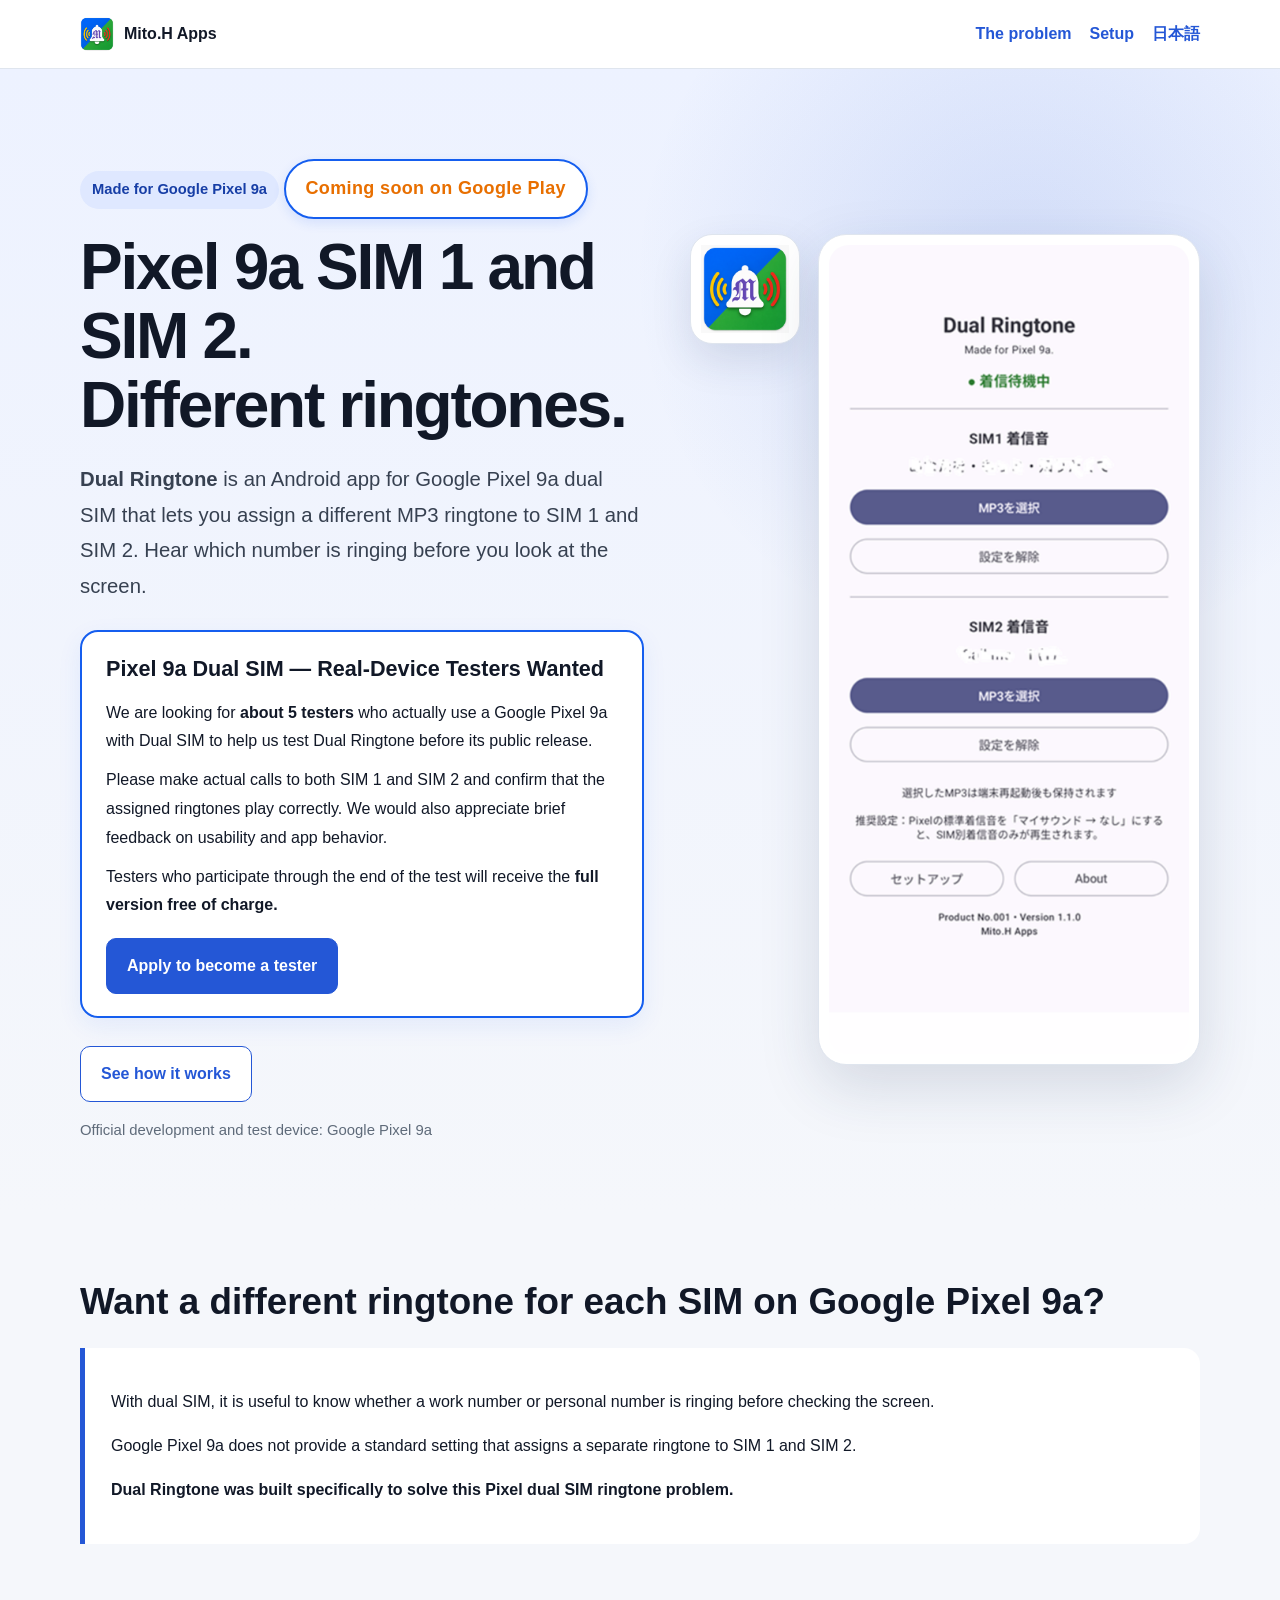
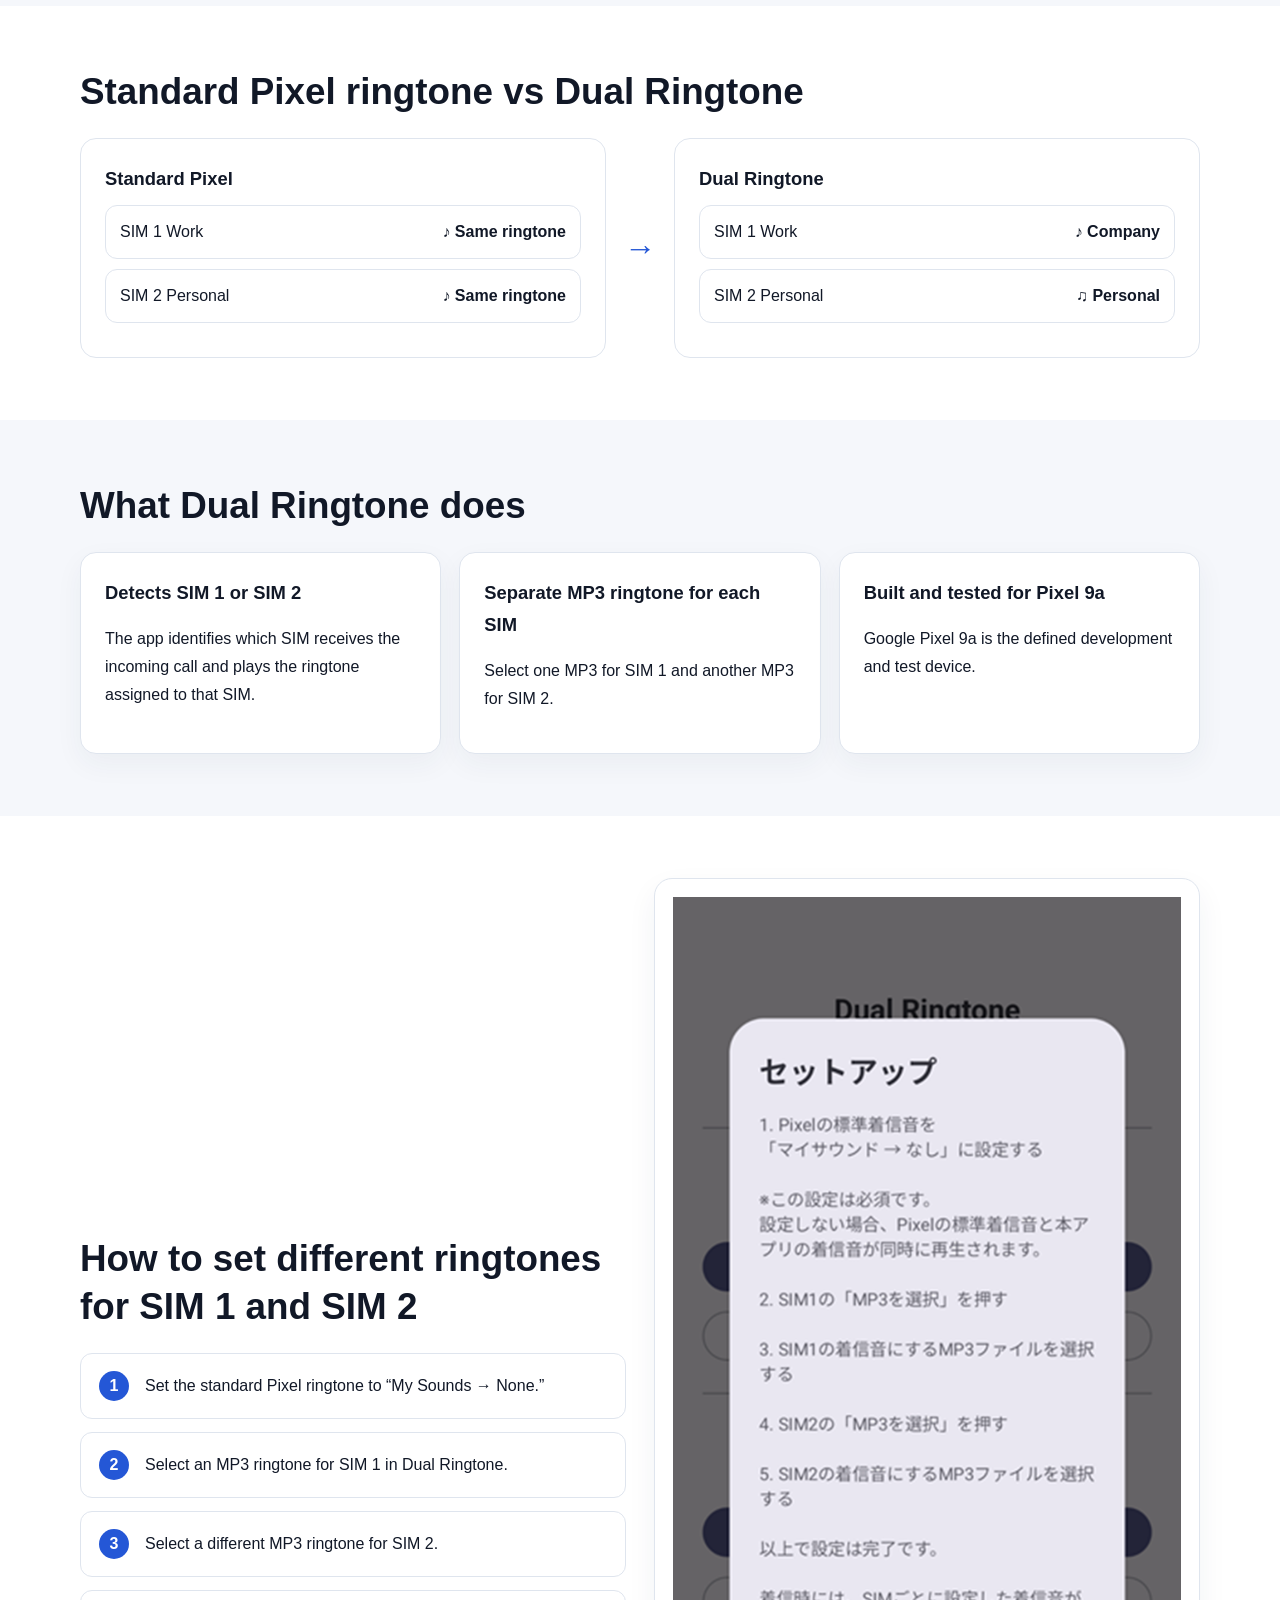
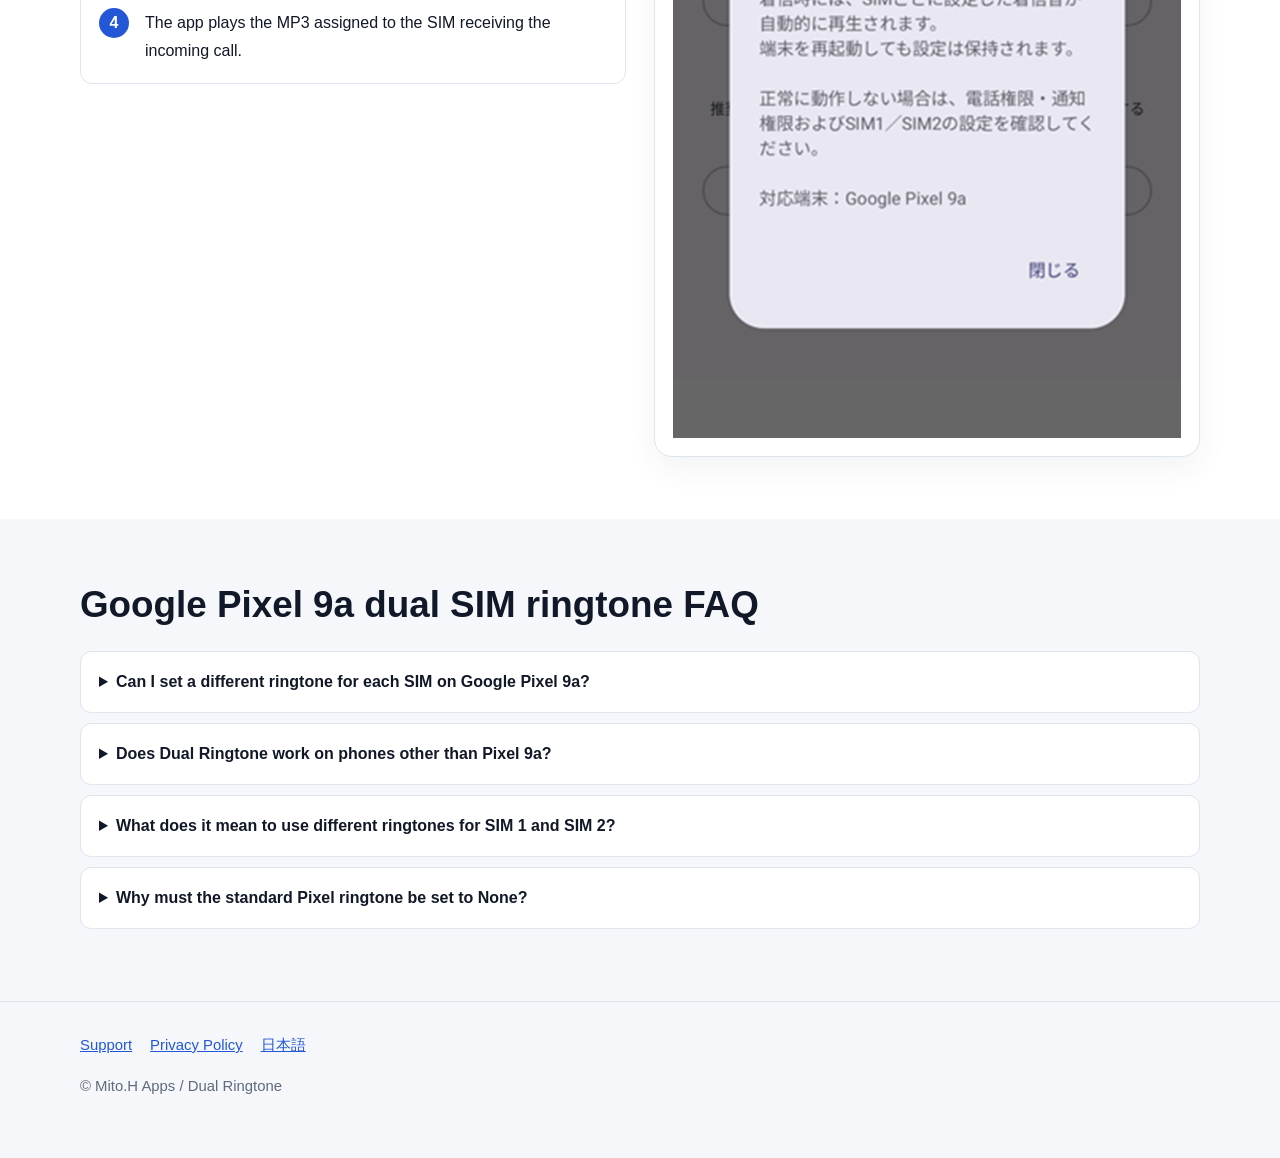
==== commit 482782f0: "Add Pixel 9a dual SIM tester recruitment to English page" ====
--- a/en/index.html
+++ b/en/index.html
@@ -107,6 +107,33 @@
 Hear which number is ringing before you look at the screen.
 </p>
 
+<div class="tester-callout">
+  <h2>Pixel 9a Dual SIM — Real-Device Testers Wanted</h2>
+
+  <p>
+    We are looking for <strong>about 5 testers</strong> who actually use
+    a Google Pixel 9a with Dual SIM to help us test Dual Ringtone before its public release.
+  </p>
+
+  <p>
+    Please make actual calls to both SIM 1 and SIM 2 and confirm that the assigned
+    ringtones play correctly. We would also appreciate brief feedback on usability
+    and app behavior.
+  </p>
+
+  <p>
+    Testers who participate through the end of the test will receive the
+    <strong>full version free of charge.</strong>
+  </p>
+
+  <a class="btn primary"
+     href="https://forms.gle/vcuBx4Yss6ZRhS5Z6"
+     target="_blank"
+     rel="noopener noreferrer">
+    Apply to become a tester
+  </a>
+</div>
+  
 <div class="actions">
 <a class="btn secondary" href="#problem">See how it works</a>
 </div>
--- a/style.css
+++ b/style.css
@@ -56,3 +56,37 @@
   letter-spacing: 0.02em;
   box-shadow: 0 4px 12px rgba(21, 94, 239, 0.12);
 }
+.tester-callout {
+  margin: 26px 0 22px;
+  padding: 22px 24px;
+  background: #ffffff;
+  border: 2px solid #155eef;
+  border-radius: 18px;
+  box-shadow: 0 8px 24px rgba(21, 94, 239, 0.08);
+}
+
+.tester-callout h2 {
+  margin: 0 0 14px;
+  font-size: 1.35rem;
+  line-height: 1.4;
+  word-break: keep-all;
+}
+
+.tester-callout p {
+  margin: 10px 0;
+  line-height: 1.8;
+}
+
+.tester-callout .btn {
+  margin-top: 8px;
+}
+
+@media (max-width: 880px) {
+  .tester-callout {
+    padding: 18px;
+  }
+
+  .tester-callout h2 {
+    font-size: 1.2rem;
+  }
+}
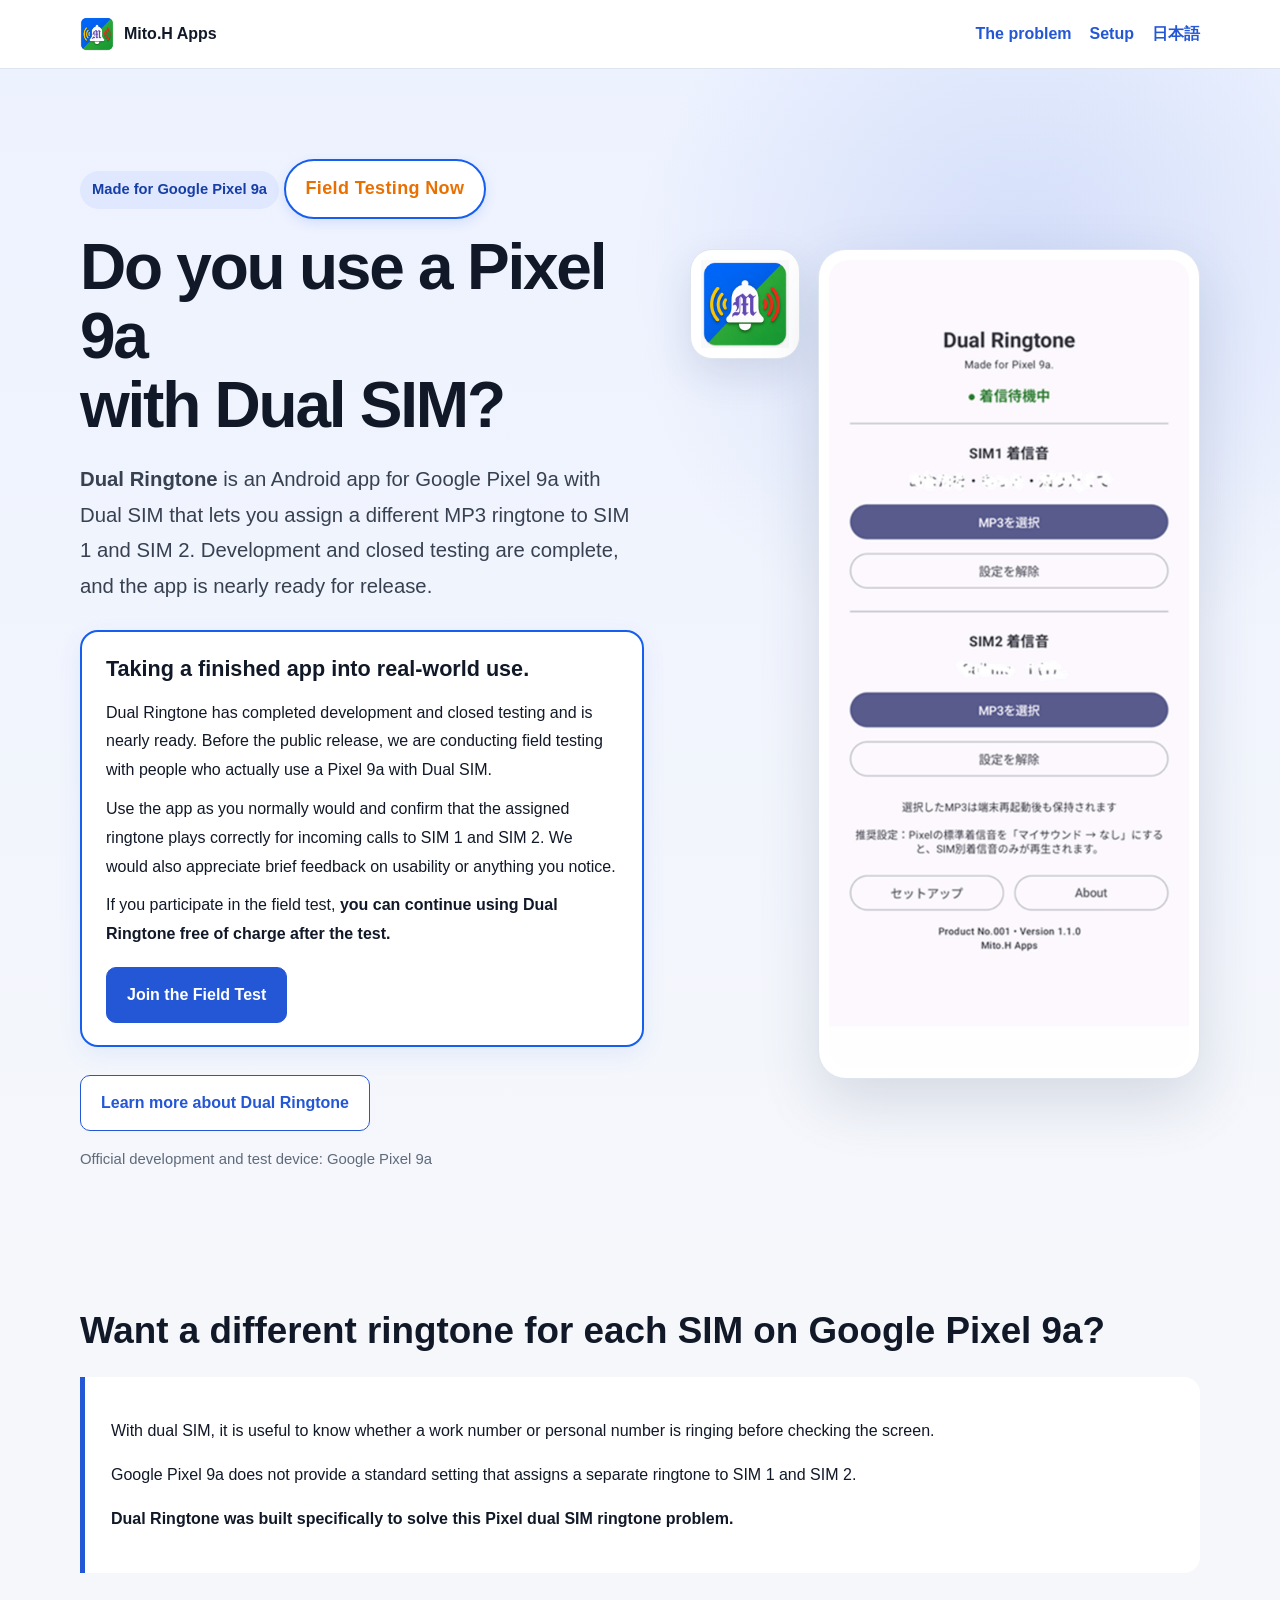
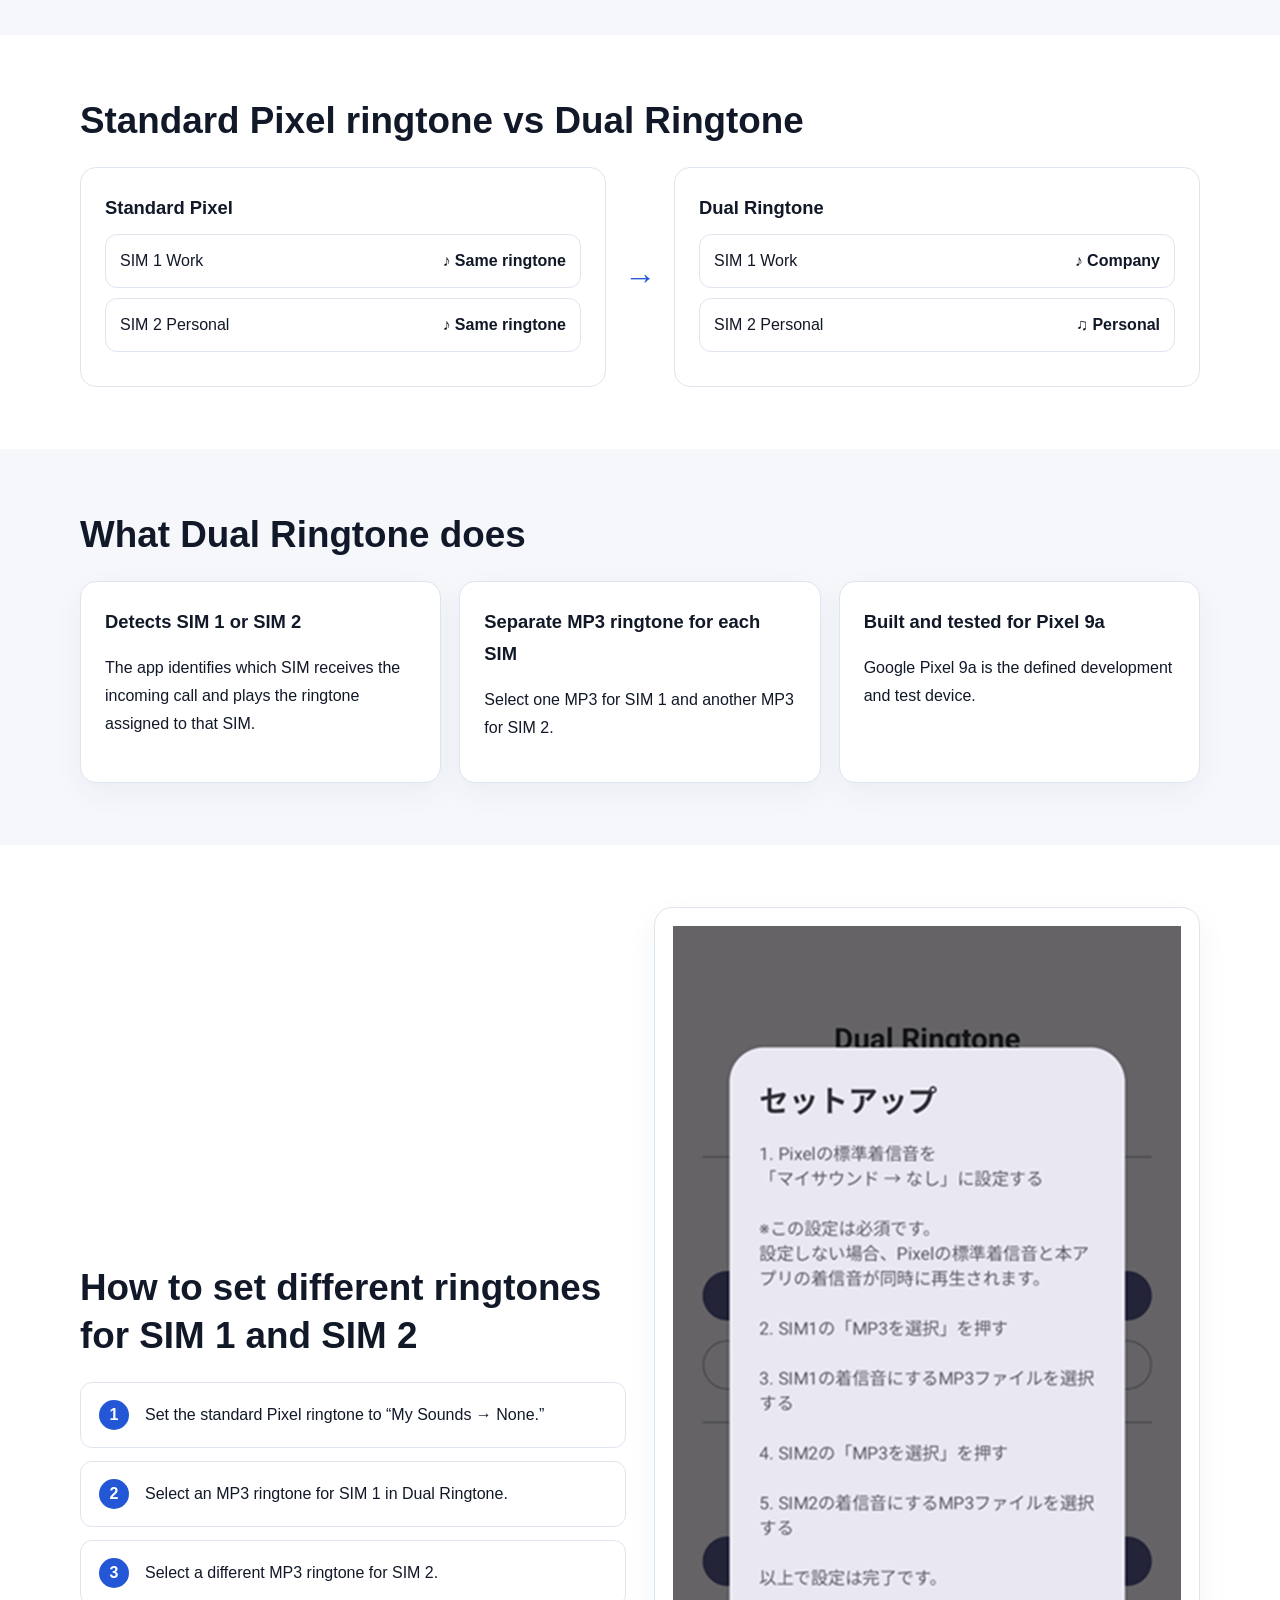
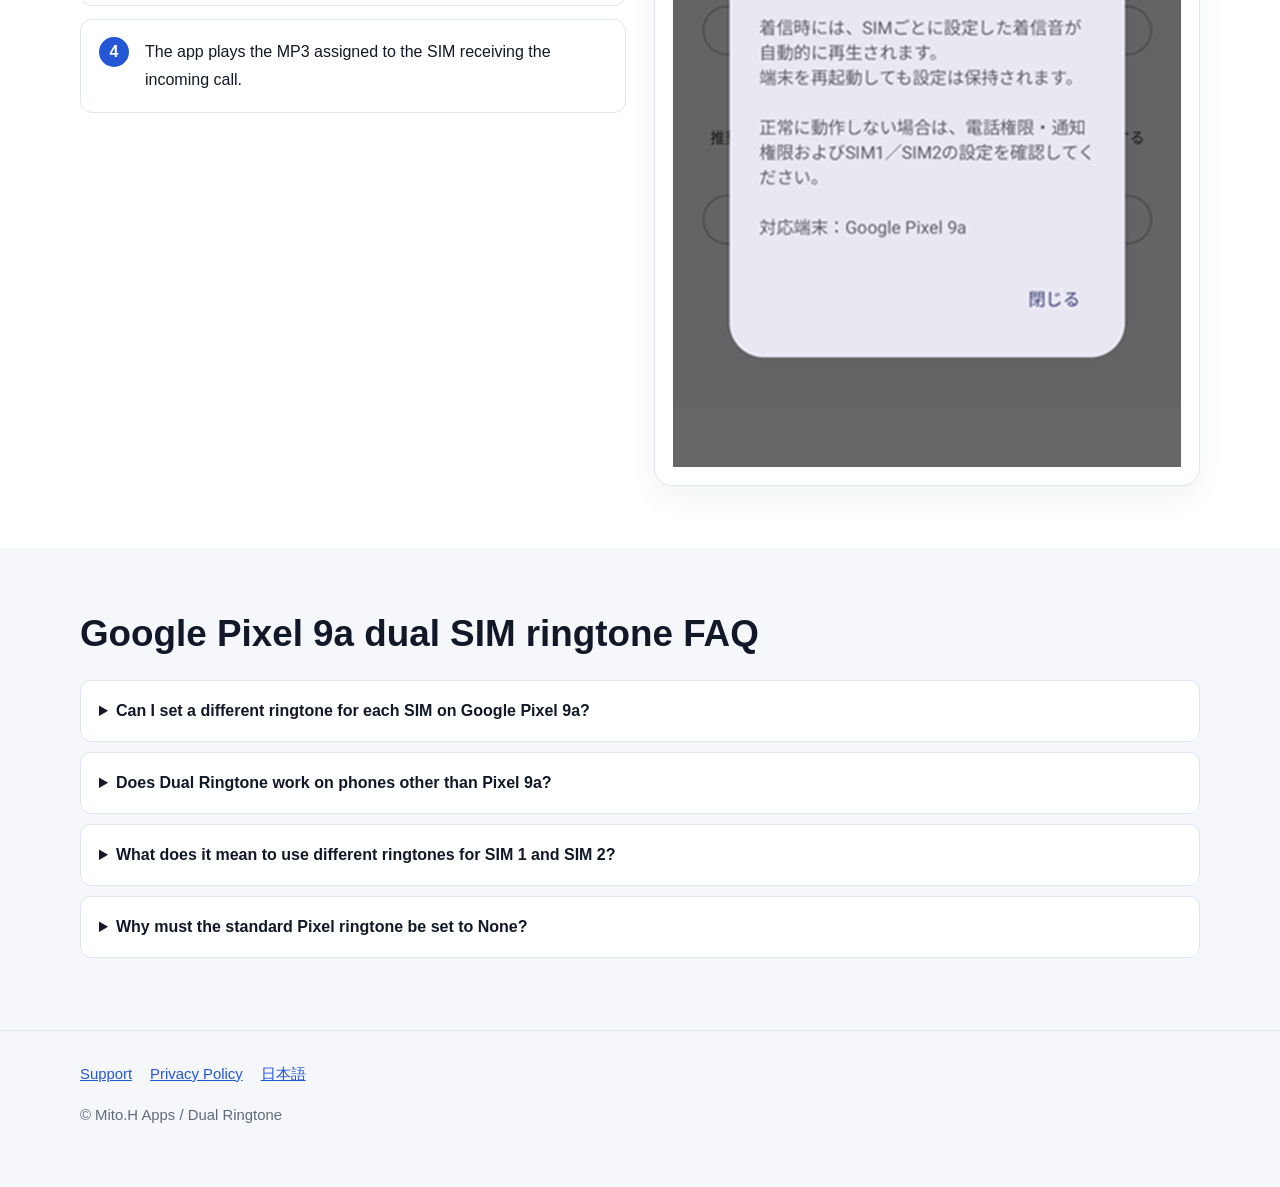
==== commit 526d0b34: "Update index. r3 html" ====
--- a/en/index.html
+++ b/en/index.html
@@ -97,60 +97,65 @@
 <div class="wrap hero-grid">
 
 <div>
+
 <p class="kicker">Made for Google Pixel 9a</p>
-<p class="coming-soon">Coming soon on Google Play</p>
-
-<h1>Pixel 9a SIM 1 and SIM 2.<br>Different ringtones.</h1>
+<p class="coming-soon">Field Testing Now</p>
+
+<h1>Do you use a Pixel 9a<br>with Dual SIM?</h1>
 
 <p class="lead">
-<strong>Dual Ringtone</strong> is an Android app for Google Pixel 9a dual SIM that lets you assign a different MP3 ringtone to SIM 1 and SIM 2.
-Hear which number is ringing before you look at the screen.
+<strong>Dual Ringtone</strong> is an Android app for Google Pixel 9a with Dual SIM
+that lets you assign a different MP3 ringtone to SIM 1 and SIM 2.
+Development and closed testing are complete, and the app is nearly ready for release.
 </p>
 
 <div class="tester-callout">
-  <h2>Pixel 9a Dual SIM — Real-Device Testers Wanted</h2>
+  <h2>Taking a finished app into real-world use.</h2>
 
   <p>
-    We are looking for <strong>about 5 testers</strong> who actually use
-    a Google Pixel 9a with Dual SIM to help us test Dual Ringtone before its public release.
+    Dual Ringtone has completed development and closed testing and is nearly ready.
+    Before the public release, we are conducting field testing with people
+    who actually use a Pixel 9a with Dual SIM.
   </p>
 
   <p>
-    Please make actual calls to both SIM 1 and SIM 2 and confirm that the assigned
-    ringtones play correctly. We would also appreciate brief feedback on usability
-    and app behavior.
+    Use the app as you normally would and confirm that the assigned ringtone
+    plays correctly for incoming calls to SIM 1 and SIM 2.
+    We would also appreciate brief feedback on usability or anything you notice.
   </p>
 
   <p>
-    Testers who participate through the end of the test will receive the
-    <strong>full version free of charge.</strong>
+    If you participate in the field test,
+    <strong>you can continue using Dual Ringtone free of charge after the test.</strong>
   </p>
 
   <a class="btn primary"
-     href="https://forms.gle/vcuBx4Yss6ZRhS5Z6"
+     href="https://forms.gle/F6WQoEAqUuXedmnk6"
      target="_blank"
      rel="noopener noreferrer">
-    Apply to become a tester
+    Join the Field Test
   </a>
 </div>
-  
+
 <div class="actions">
-<a class="btn secondary" href="#problem">See how it works</a>
+<a class="btn secondary" href="#problem">Learn more about Dual Ringtone</a>
 </div>
 
 <p class="small">Official development and test device: Google Pixel 9a</p>
+
 </div>
 
 <div class="hero-media">
 <div class="icon-card"><img src="../assets/icon.png" alt="Dual Ringtone app icon"></div>
+
 <div class="phone-shot">
-<img src="../assets/app-main-ja.png" alt="Dual Ringtone main screen showing separate ringtone settings for SIM 1 and SIM 2 on Google Pixel 9a">
-</div>
-</div>
-
-</div>
-</section>
-
+<img src="../assets/app-main-ja.png"
+alt="Dual Ringtone main screen showing separate ringtone settings for SIM 1 and SIM 2 on Google Pixel 9a">
+</div>
+
+</div>
+</div>
+</section>
 
 <section class="section" id="problem">
 <div class="wrap">
